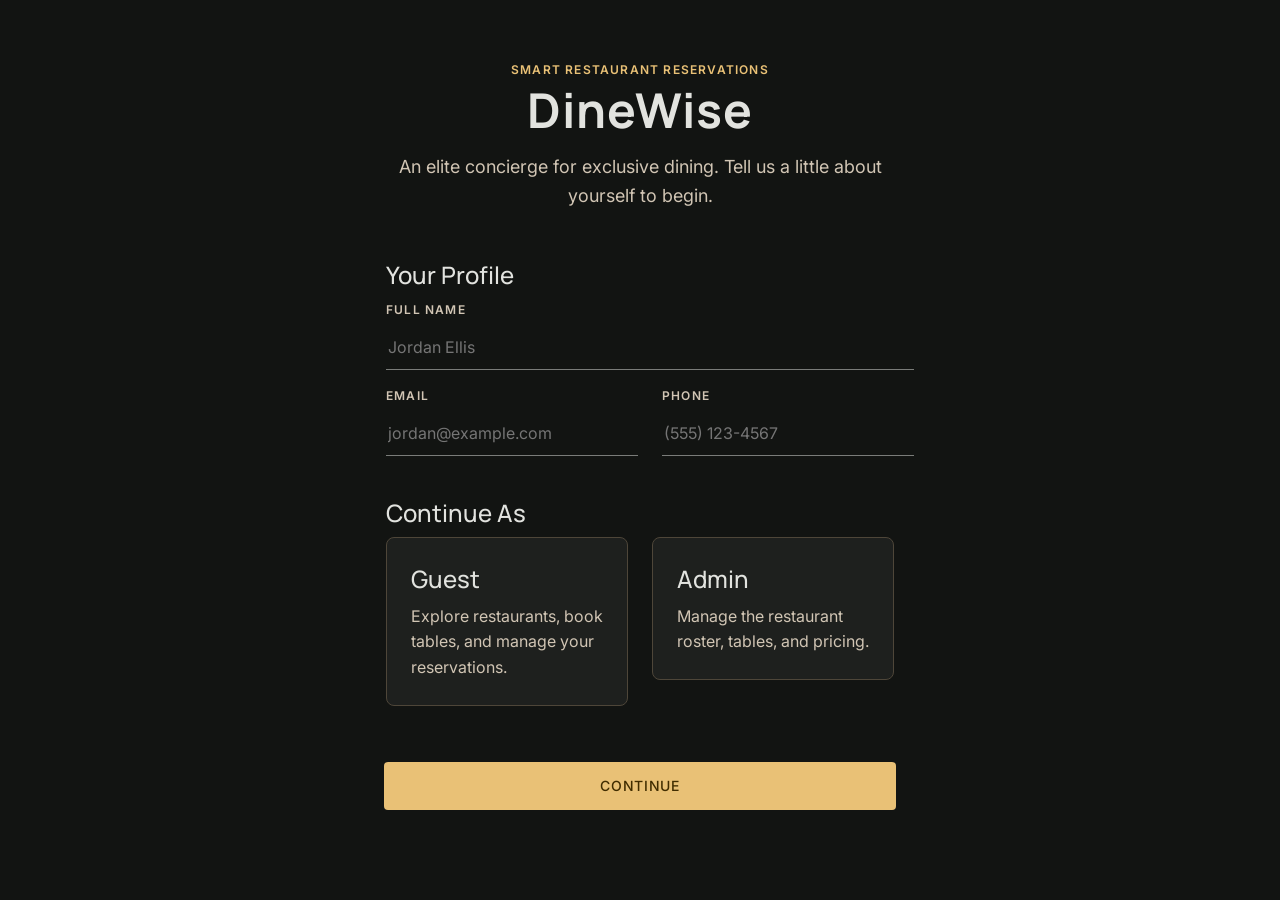
==== index.html @ 2b6e106a "summary" ====
<!DOCTYPE html>
<html lang="en">
<head>
  <meta charset="UTF-8" />
  <meta name="viewport" content="width=device-width, initial-scale=1.0" />
  <title>Smart Restaurant · DineWise</title>
  <link rel="preconnect" href="https://fonts.googleapis.com" />
  <link rel="preconnect" href="https://fonts.gstatic.com" crossorigin />
  <link
    href="https://fonts.googleapis.com/css2?family=Manrope:wght@500;600;700&family=Inter:wght@400;500;600;700&display=swap"
    rel="stylesheet"
  />
  <link rel="stylesheet" href="styles/base.css" />
  <link rel="stylesheet" href="styles/components.css" />
  <link rel="stylesheet" href="styles/screen-signup.css" />
  <link rel="stylesheet" href="styles/screen-explore.css" />
  <link rel="stylesheet" href="styles/screen-restaurant-view.css" />
  <link rel="stylesheet" href="styles/screen-book-now.css" />
</head>
<body>

  <section id="screen-signup" class="screen">
    <div class="container signup-layout">

      <header class="signup-brand">
        <p class="text-label-caps signup-eyebrow">Smart Restaurant Reservations</p>
        <h1 class="text-display-lg brand-wordmark">DineWise</h1>
        <p class="text-body-lg signup-tagline">
          An elite concierge for exclusive dining. Tell us a little about yourself to begin.
        </p>
      </header>

      <form id="signup-form" class="signup-form">

        <fieldset class="form-fieldset">
          <legend class="text-headline-sm">Your Profile</legend>

          <div class="field">
            <label class="field-label" for="field-name">Full Name</label>
            <input autocomplete="off" class="field-input" type="text" id="field-name" name="name" placeholder="Jordan Ellis" required />
          </div>

          <div class="field-row">
            <div class="field">
              <label class="field-label" for="field-email">Email</label>
              <input autocomplete="off" class="field-input" type="email" id="field-email" name="email" placeholder="jordan@example.com" required />
            </div>

            <div class="field">
              <label class="field-label" for="field-phone">Phone</label>
              <input autocomplete="off" class="field-input" type="tel" id="field-phone" name="phone" placeholder="(555) 123-4567" />
            </div>
          </div>
        </fieldset>

        <fieldset class="form-fieldset">
          <legend class="text-headline-sm">Continue As</legend>

          <div class="role-picker">
            <label class="role-card">
              <input class="role-input" type="radio" name="role" value="customer" />
              <span class="role-card-body">
                <span class="text-headline-sm role-card-title">Guest</span>
                <span class="text-body-md role-card-desc">
                  Explore restaurants, book tables, and manage your reservations.
                </span>
              </span>
            </label>

            <label class="role-card">
              <input class="role-input" type="radio" name="role" value="admin" />
              <span class="role-card-body">
                <span class="text-headline-sm role-card-title">Admin</span>
                <span class="text-body-md role-card-desc">
                  Manage the restaurant roster, tables, and pricing.
                </span>
              </span>
            </label>
          </div>

          <p id="role-error" class="text-body-md field-error" hidden>
            Please choose Guest or Admin to save your changes.
          </p>
        </fieldset>

        <div id="guest-only-fields" hidden>
          <fieldset class="form-fieldset">
            <legend class="text-headline-sm">Favorite Cuisines</legend>
            <p class="text-body-md field-hint">Select as many as you like.</p>

            <div class="chip-group">
              <label class="chip-option">
                <input class="chip-input" type="checkbox" name="favoriteCuisines" value="italian" />
                <span class="chip">Italian</span>
              </label>
              <label class="chip-option">
                <input class="chip-input" type="checkbox" name="favoriteCuisines" value="japanese" />
                <span class="chip">Japanese</span>
              </label>
              <label class="chip-option">
                <input class="chip-input" type="checkbox" name="favoriteCuisines" value="french" />
                <span class="chip">French</span>
              </label>
              <label class="chip-option">
                <input class="chip-input" type="checkbox" name="favoriteCuisines" value="steakhouse" />
                <span class="chip">Steakhouse</span>
              </label>
              <label class="chip-option">
                <input class="chip-input" type="checkbox" name="favoriteCuisines" value="mediterranean" />
                <span class="chip">Mediterranean</span>
              </label>
              <label class="chip-option">
                <input class="chip-input" type="checkbox" name="favoriteCuisines" value="seafood" />
                <span class="chip">Seafood</span>
              </label>
            </div>
          </fieldset>

          <fieldset class="form-fieldset">
            <legend class="text-headline-sm">Dietary Preferences</legend>
            <p class="text-body-md field-hint">Optional — helps us tailor recommendations.</p>

            <div class="chip-group">
              <label class="chip-option">
                <input class="chip-input" type="checkbox" name="dietaryPreferences" value="vegetarian" />
                <span class="chip">Vegetarian</span>
              </label>
              <label class="chip-option">
                <input class="chip-input" type="checkbox" name="dietaryPreferences" value="vegan" />
                <span class="chip">Vegan</span>
              </label>
              <label class="chip-option">
                <input class="chip-input" type="checkbox" name="dietaryPreferences" value="halal" />
                <span class="chip">Halal</span>
              </label>
              <label class="chip-option">
                <input class="chip-input" type="checkbox" name="dietaryPreferences" value="kosher" />
                <span class="chip">Kosher</span>
              </label>
            </div>
          </fieldset>

          <fieldset class="form-fieldset">
            <legend class="text-headline-sm">Allergies &amp; Intolerances</legend>
            <p class="text-body-md field-hint">Optional — helps us tailor recommendations.</p>

            <div class="chip-group">
              <label class="chip-option">
                <input class="chip-input" type="checkbox" name="allergyTags" value="nut-allergy" />
                <span class="chip">Nut Allergy</span>
              </label>
              <label class="chip-option">
                <input class="chip-input" type="checkbox" name="allergyTags" value="gluten-free" />
                <span class="chip">Gluten-Free</span>
              </label>
            </div>
          </fieldset>
        </div>

        <button type="submit" class="btn btn-primary signup-submit">Continue</button>

      </form>
    </div>
  </section>

  <section id="screen-explore" class="screen" hidden>

    <header class="nav-glass explore-nav">
      <div class="container nav-inner">

        <div class="nav-brand">
          <img class="nav-logo-mark" src="assets/dinewise-logo.svg" alt="DineWise" />
        </div>

        <nav class="nav-links" aria-label="Primary">
          <a href="#" class="nav-link is-active">The Table</a>
        </nav>

        <div class="nav-actions">

          <details class="nav-dropdown">
            <summary class="nav-icon-btn" aria-label="Notifications">
              <svg viewBox="0 0 24 24" width="19" height="19" fill="none" stroke="currentColor" stroke-width="1.5" aria-hidden="true">
                <path d="M12 3a5 5 0 0 0-5 5v3.3c0 .95-.37 1.87-1.03 2.55L5 15h14l-.97-1.15A3.6 3.6 0 0 1 17 11.3V8a5 5 0 0 0-5-5Z" stroke-linejoin="round" stroke-linecap="round" />
                <path d="M9.5 18a2.5 2.5 0 0 0 5 0" stroke-linecap="round" />
              </svg>
              <span class="nav-badge" aria-hidden="true"></span>
            </summary>
            <div class="nav-dropdown-panel">
              <p class="text-body-md nav-dropdown-empty">You're all caught up.</p>
            </div>
          </details>

          <details class="nav-dropdown">
            <summary class="nav-icon-btn nav-avatar" aria-label="Account menu">
              <span id="nav-avatar-initials">G</span>
            </summary>
            <div class="nav-dropdown-panel">
              <a href="#" class="nav-dropdown-item">Profile</a>
              <button type="button" id="nav-logout" class="nav-dropdown-item nav-dropdown-item-logout">Log Out</button>
            </div>
          </details>

        </div>

      </div>
    </header>

    <div class="container section explore-layout">

      <div class="explore-intro">
        <h1 class="text-display-lg">The Right Table, Every Time.</h1>
      </div>

      <div class="filter-row">

        <details class="filter-chip" id="smart-pick-chip">
          <summary id="smart-pick-action" class="btn btn-primary filter-action-ai filter-chip-summary">
            <svg viewBox="0 0 24 24" width="15" height="15" fill="currentColor" aria-hidden="true">
              <path d="M12 3c.45 2.55 1.15 4.15 2.1 5.1.95.95 2.55 1.65 5.1 2.1-2.55.45-4.15 1.15-5.1 2.1-.95.95-1.65 2.55-2.1 5.1-.45-2.55-1.15-4.15-2.1-5.1C8.95 11.35 7.35 10.65 4.8 10.2c2.55-.45 4.15-1.15 5.1-2.1C10.85 7.15 11.55 5.55 12 3Z" />
              <path d="M18.5 14.5c.25 1.15.6 1.9 1.05 2.35.45.45 1.2.8 2.35 1.05-1.15.25-1.9.6-2.35 1.05-.45.45-.8 1.2-1.05 2.35-.25-1.15-.6-1.9-1.05-2.35-.45-.45-1.2-.8-2.35-1.05 1.15-.25 1.9-.6 2.35-1.05.45-.45.8-1.2 1.05-2.35Z" />
            </svg>
            Find my pick, wisely
          </summary>

          <div id="smart-pick-quickadd" class="filter-chip-panel">
            <p class="text-body-md field-hint">
              Add at least one tag to get a recommendation — or click outside to skip.
            </p>

            <div class="form-fieldset">
              <p class="field-label">Favorite Cuisines</p>
              <div class="chip-group">
                <label class="chip-option">
                  <input class="chip-input" type="checkbox" name="favoriteCuisines" value="italian" />
                  <span class="chip">Italian</span>
                </label>
                <label class="chip-option">
                  <input class="chip-input" type="checkbox" name="favoriteCuisines" value="japanese" />
                  <span class="chip">Japanese</span>
                </label>
                <label class="chip-option">
                  <input class="chip-input" type="checkbox" name="favoriteCuisines" value="french" />
                  <span class="chip">French</span>
                </label>
                <label class="chip-option">
                  <input class="chip-input" type="checkbox" name="favoriteCuisines" value="steakhouse" />
                  <span class="chip">Steakhouse</span>
                </label>
                <label class="chip-option">
                  <input class="chip-input" type="checkbox" name="favoriteCuisines" value="mediterranean" />
                  <span class="chip">Mediterranean</span>
                </label>
                <label class="chip-option">
                  <input class="chip-input" type="checkbox" name="favoriteCuisines" value="seafood" />
                  <span class="chip">Seafood</span>
                </label>
              </div>
            </div>

            <div class="form-fieldset">
              <p class="field-label">Dietary Preferences</p>
              <div class="chip-group">
                <label class="chip-option">
                  <input class="chip-input" type="checkbox" name="dietaryPreferences" value="vegetarian" />
                  <span class="chip">Vegetarian</span>
                </label>
                <label class="chip-option">
                  <input class="chip-input" type="checkbox" name="dietaryPreferences" value="vegan" />
                  <span class="chip">Vegan</span>
                </label>
                <label class="chip-option">
                  <input class="chip-input" type="checkbox" name="dietaryPreferences" value="halal" />
                  <span class="chip">Halal</span>
                </label>
                <label class="chip-option">
                  <input class="chip-input" type="checkbox" name="dietaryPreferences" value="kosher" />
                  <span class="chip">Kosher</span>
                </label>
              </div>
            </div>

            <div class="form-fieldset">
              <p class="field-label">Allergies &amp; Intolerances</p>
              <div class="chip-group">
                <label class="chip-option">
                  <input class="chip-input" type="checkbox" name="allergyTags" value="nut-allergy" />
                  <span class="chip">Nut Allergy</span>
                </label>
                <label class="chip-option">
                  <input class="chip-input" type="checkbox" name="allergyTags" value="gluten-free" />
                  <span class="chip">Gluten-Free</span>
                </label>
              </div>
            </div>

            <button type="button" id="smart-pick-quickadd-submit" class="btn btn-primary">Save &amp; Find My Pick</button>
          </div>
        </details>

        <details class="filter-chip filter-chip-ai">
          <summary class="chip filter-chip-summary">
            <svg viewBox="0 0 24 24" width="15" height="15" fill="currentColor" aria-hidden="true">
              <path d="M12 3c.45 2.55 1.15 4.15 2.1 5.1.95.95 2.55 1.65 5.1 2.1-2.55.45-4.15 1.15-5.1 2.1-.95.95-1.65 2.55-2.1 5.1-.45-2.55-1.15-4.15-2.1-5.1C8.95 11.35 7.35 10.65 4.8 10.2c2.55-.45 4.15-1.15 5.1-2.1C10.85 7.15 11.55 5.55 12 3Z" />
              <path d="M18.5 14.5c.25 1.15.6 1.9 1.05 2.35.45.45 1.2.8 2.35 1.05-1.15.25-1.9.6-2.35 1.05-.45.45-.8 1.2-1.05 2.35-.25-1.15-.6-1.9-1.05-2.35-.45-.45-1.2-.8-2.35-1.05 1.15-.25 1.9-.6 2.35-1.05.45-.45.8-1.2 1.05-2.35Z" />
            </svg>
            Smart Match
          </summary>

          <div class="filter-chip-panel">
            <div class="form-fieldset">
              <p class="field-label">Mood</p>
              <div class="chip-group">
                <label class="chip-option">
                  <input class="chip-input" type="radio" name="smartMood" value="cozy" />
                  <span class="chip">Cozy</span>
                </label>
                <label class="chip-option">
                  <input class="chip-input" type="radio" name="smartMood" value="lively" />
                  <span class="chip">Lively</span>
                </label>
                <label class="chip-option">
                  <input class="chip-input" type="radio" name="smartMood" value="romantic" />
                  <span class="chip">Romantic</span>
                </label>
                <label class="chip-option">
                  <input class="chip-input" type="radio" name="smartMood" value="adventurous" />
                  <span class="chip">Adventurous</span>
                </label>
              </div>
            </div>

            <div class="form-fieldset">
              <p class="field-label">Budget</p>
              <div class="chip-group">
                <label class="chip-option">
                  <input class="chip-input" type="radio" name="smartBudget" value="1" />
                  <span class="chip">$</span>
                </label>
                <label class="chip-option">
                  <input class="chip-input" type="radio" name="smartBudget" value="2" />
                  <span class="chip">$$</span>
                </label>
                <label class="chip-option">
                  <input class="chip-input" type="radio" name="smartBudget" value="3" />
                  <span class="chip">$$$</span>
                </label>
                <label class="chip-option">
                  <input class="chip-input" type="radio" name="smartBudget" value="4" />
                  <span class="chip">$$$$</span>
                </label>
              </div>
            </div>

            <div class="form-fieldset">
              <label class="field-label" for="smart-distance">Distance</label>
              <select class="field-input" id="smart-distance" name="smartDistance">
                <option value="1">Within 1 mile</option>
                <option value="3">Within 3 miles</option>
                <option value="5">Within 5 miles</option>
                <option value="any">Any distance</option>
              </select>
            </div>

            <button type="button" class="btn btn-primary smart-match-submit">Find My Table</button>
          </div>
        </details>

      </div>

      <div id="restaurant-grid" class="restaurant-grid"></div>

    </div>
  </section>

  <!-- Screen 4 — Restaurant View: a true overlay on top of Explore, not a
       screen swap. #screen-explore stays mounted and unhidden underneath. -->
  <section id="restaurant-view-overlay" class="restaurant-overlay" hidden>
    <div class="restaurant-overlay-backdrop"></div>

    <div class="restaurant-overlay-panel">
      <button type="button" id="restaurant-view-close" class="restaurant-overlay-close" aria-label="Close">
        <svg viewBox="0 0 24 24" width="18" height="18" fill="none" stroke="currentColor" stroke-width="1.6" aria-hidden="true">
          <path d="M6 6l12 12M18 6L6 18" stroke-linecap="round" />
        </svg>
      </button>

      <img id="restaurant-view-photo" class="restaurant-overlay-photo" src="" alt="" />

      <div class="restaurant-overlay-body">
        <h2 id="restaurant-view-title" class="text-display-lg"></h2>

        <p class="text-body-md restaurant-overlay-meta">
          <span id="restaurant-view-cuisine"></span>
          <span aria-hidden="true">·</span>
          <span id="restaurant-view-hours"></span>
        </p>
        <p class="text-body-md restaurant-overlay-meta">
          <span class="card-rating" id="restaurant-view-rating"></span>
        </p>

        <div id="restaurant-view-badges" class="card-badges restaurant-overlay-badges"></div>

        <details class="restaurant-menu-toggle">
          <summary class="text-headline-sm restaurant-menu-summary">View Menu</summary>
          <div id="restaurant-view-menu" class="restaurant-menu-body"></div>
        </details>

        <button type="button" id="restaurant-view-book" class="btn btn-primary restaurant-overlay-book">Book Now</button>
      </div>
    </div>
  </section>

  <!-- Screen 5 — Book Now: a real screen (not an overlay), reached from the
       Restaurant View overlay's Book Now button. Layout only for now — each
       section below is a placeholder; table locking, pricing, waitlist,
       pre-order, invites, and bill split logic all land in later passes. -->
  <section id="screen-book-now" class="screen" hidden>

    <header class="nav-glass book-now-header">
      <div class="container nav-inner">
        <div class="nav-brand">
          <button type="button" id="book-now-back" class="nav-icon-btn" aria-label="Back to Explore">
            <svg viewBox="0 0 24 24" width="18" height="18" fill="none" stroke="currentColor" stroke-width="1.6" aria-hidden="true">
              <path d="M15 5l-7 7 7 7" stroke-linecap="round" stroke-linejoin="round" />
            </svg>
          </button>
          <h1 id="book-now-title" class="text-headline-sm nav-wordmark book-now-title"></h1>
        </div>

        <nav class="nav-links book-now-nav-links" aria-label="Book Now sections">
          <a href="#book-now-table-time" class="nav-link">Table &amp; Time</a>
          <a href="#book-now-pricing" class="nav-link">Pricing</a>
          <a href="#book-now-waitlist" class="nav-link">Waitlist</a>
          <a href="#book-now-preorder" class="nav-link">Pre-Order</a>
          <a href="#book-now-invites" class="nav-link">Invites &amp; RSVP</a>
          <a href="#book-now-bill-split" class="nav-link">Bill Split</a>
          <a href="#book-now-summary" class="nav-link">Summary</a>
        </nav>

        <div class="nav-actions"></div>
      </div>
    </header>

    <div class="container book-now-banner-wrap">
      <img id="book-now-photo" class="book-now-banner" src="" alt="" />
    </div>

    <div class="container section book-now-layout">

      <section id="book-now-table-time" class="book-now-section">
        <h2 class="text-headline-md">Table &amp; Time</h2>

        <div class="book-now-field-row">
          <div class="field">
            <label class="field-label" for="book-now-party-size">Party Size</label>
            <input class="field-input" type="number" id="book-now-party-size" min="1" max="20" value="2" />
          </div>

          <div class="field">
            <label class="field-label" for="book-now-date">Date</label>
            <input class="field-input" type="date" id="book-now-date" />
          </div>
        </div>

        <!-- Fixed, restaurant-derived time slots (see Restaurants.getTimeSlots)
             instead of free entry — collapsed behind a disclosure panel so a
             restaurant with many slots doesn't dump a wall of buttons here. -->
        <div class="field book-now-time-field">
          <p class="field-label">Time</p>
          <details class="book-now-time-picker" id="book-now-time-picker">
            <summary class="book-now-time-summary" id="book-now-time-summary">Select a time</summary>
            <div id="book-now-time-slots" class="book-now-table-list"></div>
          </details>
        </div>

        <!-- Plain temporary list — the real table map is being built
             separately. Populated by UI.BookNow.renderAvailableTables(). -->
        <div id="book-now-tables" class="book-now-table-list">
          <p class="text-body-md book-now-placeholder">Enter a party size, date, and time to see available tables.</p>
        </div>
      </section>

      <section id="book-now-pricing" class="book-now-section">
        <h2 class="text-headline-md">Pricing</h2>

        <div class="field">
          <label class="field-label" for="book-now-coupon">Coupon / Membership Code</label>
          <input class="field-input" type="text" id="book-now-coupon" placeholder="Optional" />
        </div>

        <div id="book-now-pricing-breakdown" class="book-now-pricing-breakdown">
          <p class="text-body-md book-now-placeholder">Select a party size and date/time to see pricing.</p>
        </div>
      </section>

      <section id="book-now-waitlist" class="book-now-section">
        <h2 class="text-headline-md">Waitlist</h2>
        <div id="book-now-waitlist-status">
          <p class="text-body-md book-now-placeholder">Pick a fully booked time above and join the waitlist for it.</p>
        </div>
      </section>

      <section id="book-now-preorder" class="book-now-section">
        <h2 class="text-headline-md">Pre-Order</h2>
        <p class="text-body-md book-now-placeholder">Optional — add items now, no need to decide everything today.</p>
        <div id="book-now-preorder-menu" class="restaurant-menu-body"></div>
      </section>

      <section id="book-now-invites" class="book-now-section">
        <h2 class="text-headline-md">Invites &amp; RSVP</h2>

        <p id="book-now-invite-summary" class="text-body-md book-now-invite-summary"></p>

        <div class="book-now-invite-form">
          <input class="field-input" type="text" id="book-now-invite-name" placeholder="Guest name" />
          <button type="button" id="book-now-invite-add" class="btn btn-secondary">Add</button>
        </div>
        <p id="book-now-invite-error" class="text-body-md field-error" hidden></p>

        <ul id="book-now-invite-list" class="book-now-invite-list"></ul>
      </section>

      <section id="book-now-bill-split" class="book-now-section">
        <h2 class="text-headline-md">Bill Split</h2>
        <div id="book-now-bill-split-breakdown">
          <p class="text-body-md book-now-placeholder">Select a party size and date/time to see the bill split.</p>
        </div>
      </section>

      <section id="book-now-summary" class="book-now-section">
        <h2 class="text-headline-md">Summary</h2>

        <div id="book-now-summary-content">
          <p class="text-body-md book-now-placeholder">Complete party size, date/time, and a table above to see your booking summary.</p>
        </div>

        <button type="button" id="book-now-confirm" class="btn btn-primary book-now-confirm-btn" disabled>Confirm Booking</button>

        <div id="book-now-confirm-status" class="book-now-confirm-status" hidden></div>
      </section>

    </div>
  </section>

  <!-- Screen 2 — Dashboard: placeholder only. Book Now's Confirm Booking
       redirects here per CLAUDE.md (no standalone booking-confirmation
       screen) once a reservation is saved; the real Dashboard build
       (reservations list, QR codes, notification center) is separate work. -->
  <section id="screen-dashboard" class="screen" hidden>
    <div class="container section">
      <p class="text-body-md">Dashboard — coming soon.</p>
    </div>
  </section>

  <script src="js/storage.js"></script>
  <script src="js/seed-data.js"></script>
  <script src="js/restaurants.js"></script>
  <script src="js/reservations.js"></script>
  <script src="js/pricing.js"></script>
  <script src="js/waitlist.js"></script>
  <script src="js/ui.js"></script>
  <script src="js/init.js"></script>
</body>
</html>
---- styles/base.css ----
/* =========================================================
   Nocturne Reserve — design tokens (source: DESIGN.md)
   ========================================================= */
:root {
  /* Color — surfaces */
  --color-surface: #121412;
  --color-surface-dim: #121412;
  --color-surface-bright: #383a37;
  --color-surface-container-lowest: #0d0f0d;
  --color-surface-container-low: #1a1c1a;
  --color-surface-container: #1e201e;
  --color-surface-container-high: #282a28;
  --color-surface-container-highest: #333533;
  --color-surface-variant: #333533;
  --color-background: #121412;

  /* Color — on-surface / outline */
  --color-on-surface: #e2e3df;
  --color-on-surface-variant: #d1c5b4;
  --color-on-background: #e2e3df;
  --color-inverse-surface: #e2e3df;
  --color-inverse-on-surface: #2f312e;
  --color-outline: #9a8f80;
  --color-outline-variant: #4e4639;

  /* Color — primary (brass/gold) */
  --color-surface-tint: #e9c176;
  --color-primary: #e9c176;
  --color-on-primary: #412d00;
  --color-primary-container: #c5a059;
  --color-on-primary-container: #4e3700;
  --color-inverse-primary: #775a19;
  --color-primary-fixed: #ffdea5;
  --color-primary-fixed-dim: #e9c176;
  --color-on-primary-fixed: #261900;
  --color-on-primary-fixed-variant: #5d4201;

  /* Color — secondary (walnut) */
  --color-secondary: #dec1af;
  --color-on-secondary: #3f2c20;
  --color-secondary-container: #574335;
  --color-on-secondary-container: #ccb09f;
  --color-secondary-fixed: #fbddca;
  --color-secondary-fixed-dim: #dec1af;
  --color-on-secondary-fixed: #28180d;
  --color-on-secondary-fixed-variant: #574335;

  /* Color — tertiary */
  --color-tertiary: #c8c6c5;
  --color-on-tertiary: #313030;
  --color-tertiary-container: #a7a5a5;
  --color-on-tertiary-container: #3b3b3b;
  --color-tertiary-fixed: #e5e2e1;
  --color-tertiary-fixed-dim: #c8c6c5;
  --color-on-tertiary-fixed: #1c1b1b;
  --color-on-tertiary-fixed-variant: #474746;

  /* Color — error */
  --color-error: #ffb4ab;
  --color-on-error: #690005;
  --color-error-container: #93000a;
  --color-on-error-container: #ffdad6;

  /* Typography */
  --font-serif: 'Manrope', var(--font-sans);
  --font-sans: 'Inter', -apple-system, BlinkMacSystemFont, sans-serif;

  --text-display-lg-size: 48px;
  --text-display-lg-weight: 600;
  --text-display-lg-leading: 1.1;
  --text-display-lg-tracking: -0.02em;

  --text-display-lg-mobile-size: 36px;
  --text-display-lg-mobile-weight: 600;
  --text-display-lg-mobile-leading: 1.2;

  --text-headline-md-size: 32px;
  --text-headline-md-weight: 600;
  --text-headline-md-leading: 1.3;

  --text-headline-sm-size: 24px;
  --text-headline-sm-weight: 500;
  --text-headline-sm-leading: 1.4;

  --text-body-lg-size: 18px;
  --text-body-lg-weight: 400;
  --text-body-lg-leading: 1.6;

  --text-body-md-size: 16px;
  --text-body-md-weight: 400;
  --text-body-md-leading: 1.6;

  --text-label-caps-size: 12px;
  --text-label-caps-weight: 600;
  --text-label-caps-leading: 1;
  --text-label-caps-tracking: 0.1em;

  --text-button-size: 14px;
  --text-button-weight: 500;
  --text-button-leading: 1;
  --text-button-tracking: 0.05em;

  /* Radii */
  --radius-sm: 0.125rem;
  --radius-DEFAULT: 0.25rem;
  --radius-md: 0.375rem;
  --radius-lg: 0.5rem;
  --radius-xl: 0.75rem;
  --radius-full: 9999px;

  /* Spacing (8px base unit) */
  --space-unit: 8px;
  --space-1: 8px;
  --space-2: 16px;
  --space-3: 24px;
  --space-4: 32px;
  --space-5: 40px;
  --space-6: 48px;
  --space-8: 64px;
  --container-max: 1200px;
  --gutter: 24px;
  --margin-desktop: 64px;
  --margin-mobile: 20px;

  /* Elevation */
  --shadow-card: 0 8px 20px rgba(0, 0, 0, 0.4);
  --border-ghost: 1px solid rgb(197 160 89 / 30%);
  --blur-nav: 20px;
}

/* =========================================================
   Reset
   ========================================================= */
*,
*::before,
*::after {
  box-sizing: border-box;
}

html,
body,
h1,
h2,
h3,
h4,
p,
figure,
blockquote,
dl,
dd {
  margin: 0;
}

html {
  color-scheme: dark;
  scroll-behavior: smooth;
}

body {
  min-height: 100vh;
  font-family: var(--font-sans);
  font-size: var(--text-body-md-size);
  font-weight: var(--text-body-md-weight);
  line-height: var(--text-body-md-leading);
  color: var(--color-on-surface);
  background-color: var(--color-background);
}

/* Each screen is a full section shown/hidden by app.js; only one is visible at a time. */
.screen {
  min-height: 100vh;
}

.screen[hidden] {
  display: none;
}

img,
picture {
  max-width: 100%;
  display: block;
}

button,
input,
select,
textarea {
  font: inherit;
  color: inherit;
}

a {
  color: inherit;
}

/* =========================================================
   Layout
   ========================================================= */
.container {
  width: 100%;
  max-width: var(--container-max);
  margin-inline: auto;
  padding-inline: var(--margin-desktop);
}

@media (max-width: 768px) {
  .container {
    padding-inline: var(--margin-mobile);
  }
}

.grid {
  display: grid;
  grid-template-columns: repeat(12, 1fr);
  gap: var(--gutter);
}

.section {
  padding-block: var(--space-8);
}

/* =========================================================
   Typography
   ========================================================= */
.text-display-lg {
  font-family: var(--font-serif);
  font-size: var(--text-display-lg-mobile-size);
  font-weight: var(--text-display-lg-mobile-weight);
  line-height: var(--text-display-lg-mobile-leading);
}

@media (min-width: 769px) {
  .text-display-lg {
    font-size: var(--text-display-lg-size);
    line-height: var(--text-display-lg-leading);
    letter-spacing: var(--text-display-lg-tracking);
  }
}

.text-headline-md {
  font-family: var(--font-serif);
  font-size: var(--text-headline-md-size);
  font-weight: var(--text-headline-md-weight);
  line-height: var(--text-headline-md-leading);
}

.text-headline-sm {
  font-family: var(--font-serif);
  font-size: var(--text-headline-sm-size);
  font-weight: var(--text-headline-sm-weight);
  line-height: var(--text-headline-sm-leading);
}

.text-body-lg {
  font-family: var(--font-sans);
  font-size: var(--text-body-lg-size);
  font-weight: var(--text-body-lg-weight);
  line-height: var(--text-body-lg-leading);
}

.text-body-md {
  font-family: var(--font-sans);
  font-size: var(--text-body-md-size);
  font-weight: var(--text-body-md-weight);
  line-height: var(--text-body-md-leading);
}

.text-label-caps {
  font-family: var(--font-sans);
  font-size: var(--text-label-caps-size);
  font-weight: var(--text-label-caps-weight);
  line-height: var(--text-label-caps-leading);
  letter-spacing: var(--text-label-caps-tracking);
  text-transform: uppercase;
}
---- styles/components.css ----
/* =========================================================
   Buttons
   ========================================================= */
.btn {
  display: inline-flex;
  align-items: center;
  justify-content: center;
  gap: var(--space-1);
  padding: var(--space-2) var(--space-3);
  border-radius: var(--radius-DEFAULT);
  font-family: var(--font-sans);
  font-size: var(--text-button-size);
  font-weight: var(--text-button-weight);
  line-height: var(--text-button-leading);
  letter-spacing: var(--text-button-tracking);
  text-transform: uppercase;
  cursor: pointer;
  border: 1px solid transparent;
  transition: background-color 0.15s ease, border-color 0.15s ease, color 0.15s ease;
}

.btn-primary {
  background-color: var(--color-primary);
  color: var(--color-on-primary);
}

.btn-primary:hover {
  background-color: var(--color-primary-fixed);
}

.btn-secondary {
  background-color: transparent;
  border-color: var(--color-primary);
  color: var(--color-on-surface);
}

.btn-secondary:hover {
  background-color: rgb(233 193 118 / 10%);
}

.btn:disabled {
  cursor: not-allowed;
  opacity: 0.45;
  background-color: transparent;
}

.btn:disabled:hover {
  background-color: transparent;
}

/* =========================================================
   Cards
   ========================================================= */
.card {
  background-color: var(--color-surface-container);
  border-radius: var(--radius-lg);
  box-shadow: var(--shadow-card);
  overflow: hidden;
  cursor: pointer;
}

.card:focus-visible {
  outline: 2px solid var(--color-primary);
  outline-offset: 2px;
}

.card-image {
  aspect-ratio: 3 / 2;
  width: 100%;
  object-fit: cover;
}

.card-body {
  padding: var(--space-3);
}

.card-title {
  font-family: var(--font-serif);
  font-size: var(--text-headline-sm-size);
  font-weight: var(--text-headline-sm-weight);
  line-height: var(--text-headline-sm-leading);
  color: var(--color-on-surface);
}

.card:hover {
  background-color: var(--color-secondary-container);
}

/* =========================================================
   Forms
   ========================================================= */
.field {
  display: flex;
  flex-direction: column;
  gap: var(--space-1);
}

.field-label {
  font-family: var(--font-sans);
  font-size: var(--text-label-caps-size);
  font-weight: var(--text-label-caps-weight);
  letter-spacing: var(--text-label-caps-tracking);
  text-transform: uppercase;
  color: var(--color-on-surface-variant);
}

.field-input {
  background: transparent;
  border: none;
  border-bottom: 1px solid rgb(226 227 223 / 50%);
  padding-block: var(--space-1);
  color: var(--color-on-surface);
}

.field-input:focus {
  outline: none;
  border-bottom-color: var(--color-primary);
}

/* =========================================================
   Chips
   ========================================================= */
.chip {
  display: inline-flex;
  align-items: center;
  padding: 4px var(--space-2);
  border-radius: var(--radius-full);
  background-color: var(--color-secondary-container);
  border: 1px solid rgb(197 160 89 / 30%);
  font-family: var(--font-sans);
  font-size: var(--text-label-caps-size);
  color: var(--color-on-secondary-container);
  cursor: pointer;
  transition: background-color 0.15s ease, border-color 0.15s ease, color 0.15s ease;
}

/* Chip driven by a visually-hidden checkbox/radio input (see .chip-option) */
.chip-option {
  position: relative;
}

.chip-input {
  position: absolute;
  opacity: 0;
  width: 1px;
  height: 1px;
  pointer-events: none;
}

.chip-input:checked + .chip {
  background-color: var(--color-primary);
  border-color: var(--color-primary);
  color: var(--color-on-primary);
}

.chip-input:focus-visible + .chip {
  outline: 2px solid var(--color-primary);
  outline-offset: 2px;
}

.chip-group {
  display: flex;
  flex-wrap: wrap;
  gap: var(--space-2);
}

/* =========================================================
   Filter bar
   ========================================================= */
.filter-bar {
  display: flex;
  gap: var(--space-3);
  overflow-x: auto;
}

.filter-item {
  position: relative;
  padding-block: var(--space-1);
  font-family: var(--font-sans);
  font-size: var(--text-label-caps-size);
  font-weight: var(--text-label-caps-weight);
  letter-spacing: var(--text-label-caps-tracking);
  text-transform: uppercase;
  color: var(--color-on-surface-variant);
  white-space: nowrap;
  background: none;
  border: none;
  cursor: pointer;
}

.filter-item.is-active {
  color: var(--color-on-surface);
}

.filter-item.is-active::after {
  content: '';
  position: absolute;
  left: 50%;
  bottom: -6px;
  width: 6px;
  height: 6px;
  border-radius: var(--radius-full);
  background-color: var(--color-primary);
  transform: translateX(-50%);
}

/* =========================================================
   Ledger (reservation summary)
   ========================================================= */
.ledger {
  background-color: var(--color-inverse-surface);
  color: var(--color-inverse-on-surface);
  border-radius: var(--radius-lg);
  padding: var(--space-4);
  font-family: var(--font-serif);
}

/* =========================================================
   Glass navigation
   ========================================================= */
.nav-glass {
  position: sticky;
  top: 0;
  background-color: rgb(18 20 18 / 70%);
  backdrop-filter: blur(var(--blur-nav));
  -webkit-backdrop-filter: blur(var(--blur-nav));
  border-bottom: var(--border-ghost);
}

/* =========================================================
   Nav bar — shared chrome, reused across every logged-in screen
   ========================================================= */
.nav-inner {
  display: grid;
  grid-template-columns: 1fr auto 1fr;
  align-items: center;
  gap: var(--space-4);
  padding-block: var(--space-2);
}

.nav-brand {
  display: flex;
  align-items: center;
  gap: var(--space-1);
  justify-self: start;
}

.nav-logo-mark {
  height: 60px;
  width: auto;
  flex-shrink: 0;
}

.nav-wordmark {
  color: var(--color-on-surface);
  white-space: nowrap;
}

.brand-wordmark {
  font-family: var(--font-serif);
  font-weight: 700;
  letter-spacing: 0.02em;
}

.nav-links {
  display: flex;
  gap: var(--space-3);
  justify-self: center;
}

.nav-link {
  position: relative;
  padding-block: 4px;
  font-family: var(--font-sans);
  font-size: var(--text-label-caps-size);
  font-weight: var(--text-label-caps-weight);
  letter-spacing: var(--text-label-caps-tracking);
  text-transform: uppercase;
  color: var(--color-on-surface-variant);
  text-decoration: none;
}

.nav-link.is-active {
  color: var(--color-on-surface);
}

.nav-link.is-active::after {
  content: '';
  position: absolute;
  left: 0;
  right: 0;
  bottom: -6px;
  height: 1px;
  background-color: var(--color-primary);
}

.nav-actions {
  display: flex;
  align-items: center;
  gap: var(--space-2);
  justify-self: end;
}

.nav-dropdown {
  position: relative;
}

.nav-dropdown-summary,
.nav-dropdown > summary {
  list-style: none;
}

.nav-dropdown > summary::-webkit-details-marker {
  display: none;
}

.nav-icon-btn {
  position: relative;
  display: flex;
  align-items: center;
  justify-content: center;
  width: 40px;
  height: 40px;
  border-radius: var(--radius-full);
  background-color: var(--color-surface-container-high);
  color: var(--color-on-surface);
  border: 1px solid transparent;
  cursor: pointer;
  transition: background-color 0.15s ease, border-color 0.15s ease;
}

.nav-icon-btn:hover {
  background-color: var(--color-surface-bright);
  border-color: var(--color-outline-variant);
}

.nav-avatar {
  background-color: var(--color-primary);
  color: var(--color-on-primary);
  font-family: var(--font-serif);
  font-weight: 600;
}

.nav-avatar:hover {
  background-color: var(--color-primary-fixed);
}

.nav-badge {
  position: absolute;
  top: 0;
  right: 0;
  width: 8px;
  height: 8px;
  border-radius: var(--radius-full);
  background-color: var(--color-primary);
  border: 2px solid var(--color-surface);
}

.nav-dropdown-panel {
  position: absolute;
  top: calc(100% + var(--space-1));
  right: 0;
  min-width: 200px;
  display: flex;
  flex-direction: column;
  background-color: var(--color-surface-container);
  border: var(--border-ghost);
  border-radius: var(--radius-md);
  box-shadow: var(--shadow-card);
  padding: var(--space-1);
  z-index: 20;
}

.nav-dropdown-empty {
  padding: var(--space-2);
  color: var(--color-on-surface-variant);
  white-space: nowrap;
}

.nav-dropdown-item {
  display: block;
  width: 100%;
  padding: var(--space-2);
  border-radius: var(--radius-sm);
  background: none;
  border: none;
  text-align: left;
  text-decoration: none;
  font-family: var(--font-sans);
  font-size: var(--text-body-md-size);
  color: var(--color-on-surface);
  cursor: pointer;
  white-space: nowrap;
}

.nav-dropdown-item:hover {
  background-color: var(--color-surface-container-high);
}

.nav-dropdown-item-logout {
  color: var(--color-error);
}
---- styles/screen-signup.css ----
/* =========================================================
   Screen 1 — Sign Up / Role Picker
   ========================================================= */
.signup-layout {
  max-width: 640px;
  padding-block: var(--space-8);
}

.signup-brand {
  text-align: center;
  margin-bottom: var(--space-6);
}

.signup-eyebrow {
  color: var(--color-primary);
  margin-bottom: var(--space-1);
}

.signup-tagline {
  color: var(--color-on-surface-variant);
  margin-top: var(--space-2);
}

.signup-form {
  display: flex;
  flex-direction: column;
  gap: var(--space-5);
}

#guest-only-fields:not([hidden]) {
  display: flex;
  flex-direction: column;
  gap: var(--space-5);
}

.form-fieldset {
  border: none;
  padding: 0;
  display: flex;
  flex-direction: column;
  gap: var(--space-2);
}

.form-fieldset legend {
  color: var(--color-on-surface);
  margin-bottom: var(--space-1);
  padding: 0;
}

.field-hint {
  color: var(--color-on-surface-variant);
  margin-top: -4px;
}

.field-error {
  color: var(--color-error);
  margin-top: var(--space-1);
}

.field-row {
  display: grid;
  grid-template-columns: 1fr 1fr;
  gap: var(--space-3);
}

@media (max-width: 600px) {
  .field-row {
    grid-template-columns: 1fr;
  }
}

.role-picker {
  display: grid;
  grid-template-columns: 1fr 1fr;
  gap: var(--space-3);
}

@media (max-width: 600px) {
  .role-picker {
    grid-template-columns: 1fr;
  }
}

.role-card {
  position: relative;
  display: block;
  cursor: pointer;
}

.role-card-body {
  display: flex;
  flex-direction: column;
  gap: var(--space-1);
  padding: var(--space-3);
  border-radius: var(--radius-lg);
  background-color: var(--color-surface-container);
  border: 1px solid var(--color-outline-variant);
  transition: background-color 0.15s ease, border-color 0.15s ease;
}

.role-card-title {
  color: var(--color-on-surface);
}

.role-card-desc {
  color: var(--color-on-surface-variant);
}

.role-input {
  position: absolute;
  opacity: 0;
  width: 1px;
  height: 1px;
  pointer-events: none;
}

.role-input:checked + .role-card-body {
  background-color: var(--color-secondary-container);
  border-color: var(--color-primary);
}

.role-input:focus-visible + .role-card-body {
  outline: 2px solid var(--color-primary);
  outline-offset: 2px;
}

.signup-submit {
  width: 100%;
  margin-top: var(--space-2);
}
---- styles/screen-explore.css ----
/* =========================================================
   Screen 3 — Explore
   ========================================================= */
.explore-layout {
  display: flex;
  flex-direction: column;
  gap: var(--space-5);
}

.explore-intro {
  max-width: 640px;
}

/* Filter row — 3 chip-triggered filters, each a <details>/<summary> so the
   dropdown opens/closes with no JS. Row scrolls horizontally if it can't fit. */
.filter-row {
  display: flex;
  gap: var(--space-2);
  flex-wrap: nowrap;
}

.filter-chip {
  position: relative;
  flex-shrink: 0;
}

.filter-chip-summary {
  position: relative;
  display: inline-flex;
  align-items: center;
  gap: 6px;
  cursor: pointer;
  list-style: none;
}

.filter-chip-summary::-webkit-details-marker {
  display: none;
}

button.filter-chip-summary {
  font-family: var(--font-sans);
  font-size: var(--text-label-caps-size);
}

button.filter-chip-summary:disabled {
  cursor: not-allowed;
  opacity: 0.45;
}

.filter-chip-panel {
  position: absolute;
  top: calc(100% + var(--space-1));
  left: 0;
  z-index: 20;
  min-width: 280px;
  display: flex;
  flex-direction: column;
  gap: var(--space-3);
  background-color: var(--color-surface-container);
  border: var(--border-ghost);
  border-radius: var(--radius-lg);
  box-shadow: var(--shadow-card);
  padding: var(--space-3);
}

/* AI-flavored Smart Match filter chip — gradient glow + a pulsing sparkle
   badge distinguish it from the plain Filters chip. */
.filter-chip-ai[open] > .filter-chip-summary {
  background: linear-gradient(135deg, var(--color-primary) 0%, var(--color-secondary) 100%);
  border-color: var(--color-primary);
  color: var(--color-on-primary);
  box-shadow: 0 0 0 1px rgb(233 193 118 / 40%), 0 0 18px rgb(233 193 118 / 35%);
}

.filter-chip-ai[open] > .filter-chip-summary::after {
  content: '✦';
  position: absolute;
  top: -7px;
  right: -6px;
  font-size: 11px;
  line-height: 1;
  color: var(--color-primary-fixed);
  animation: sparkle-pulse 1.6s ease-in-out infinite;
}

/* Smart-pick action button — same AI gradient treatment as Smart Match, but
   always-on since it's a one-shot action, not a togglable filter. */
.filter-action-ai {
  position: relative;
  background: linear-gradient(135deg, var(--color-primary) 0%, var(--color-secondary) 100%);
  border-color: var(--color-primary);
  color: var(--color-on-primary);
  box-shadow: 0 0 0 1px rgb(233 193 118 / 40%), 0 0 18px rgb(233 193 118 / 35%);
}

.filter-action-ai::after {
  content: '✦';
  position: absolute;
  top: -7px;
  right: -6px;
  font-size: 11px;
  line-height: 1;
  color: var(--color-primary-fixed);
  animation: sparkle-pulse 1.6s ease-in-out infinite;
}

.filter-chip-ai .filter-chip-panel {
  border: 1px solid transparent;
  background-image:
    linear-gradient(var(--color-surface-container), var(--color-surface-container)),
    linear-gradient(135deg, var(--color-primary), var(--color-secondary));
  background-origin: border-box;
  background-clip: padding-box, border-box;
  box-shadow: var(--shadow-card), 0 0 28px rgb(233 193 118 / 22%);
}

@keyframes sparkle-pulse {
  0%, 100% {
    opacity: 0.5;
    transform: scale(0.85);
  }
  50% {
    opacity: 1;
    transform: scale(1.15);
  }
}

.smart-match-submit {
  align-self: flex-start;
}

/* Restaurant grid + cards (rendered from Restaurants.list() via UI.renderExplore) */
.restaurant-grid {
  display: grid;
  grid-template-columns: repeat(auto-fill, minmax(280px, 1fr));
  gap: var(--gutter);
}

.card-meta {
  display: flex;
  gap: var(--space-1);
  color: var(--color-on-surface-variant);
  margin-top: var(--space-1);
}

/* Top-ranked card after "Find my pick, wisely" — gold outline/glow plus a
   ribbon so the suggestion reads as a clear, single recommendation. */
.card.is-recommended {
  position: relative;
  outline: 2px solid var(--color-primary);
  outline-offset: 2px;
  box-shadow: var(--shadow-card), 0 0 24px rgb(233 193 118 / 30%);
}

.card-recommended-badge {
  position: absolute;
  top: var(--space-2);
  left: var(--space-2);
  z-index: 1;
  padding: 4px var(--space-2);
  border-radius: var(--radius-full);
  background: linear-gradient(135deg, var(--color-primary) 0%, var(--color-secondary) 100%);
  color: var(--color-on-primary);
  font-family: var(--font-sans);
  font-size: var(--text-label-caps-size);
  font-weight: var(--text-label-caps-weight);
  letter-spacing: var(--text-label-caps-tracking);
  text-transform: uppercase;
}

.card-rating {
  color: var(--color-primary);
}

.card-badges {
  display: flex;
  flex-wrap: wrap;
  gap: var(--space-1);
  margin-top: var(--space-2);
}

.chip-allergen {
  background-color: transparent;
  border-color: var(--color-error);
  color: var(--color-error);
}

.chip-dietary {
  background-color: transparent;
  border-color: var(--color-tertiary);
  color: var(--color-tertiary);
}
---- styles/screen-restaurant-view.css ----
/* =========================================================
   Screen 4 — Restaurant View (overlay on top of Explore)
   ========================================================= */
.restaurant-overlay {
  position: fixed;
  inset: 0;
  z-index: 100;
  display: flex;
  justify-content: center;
  overflow-y: auto;
  padding: var(--space-5) var(--margin-mobile);
}

.restaurant-overlay[hidden] {
  display: none;
}

.restaurant-overlay-backdrop {
  position: fixed;
  inset: 0;
  background: rgb(0 0 0 / 60%);
  backdrop-filter: blur(6px);
  -webkit-backdrop-filter: blur(6px);
  z-index: -1;
}

.restaurant-overlay-panel {
  position: relative;
  width: 100%;
  max-width: 720px;
  height: fit-content;
  background-color: var(--color-surface-container);
  border-radius: var(--radius-lg);
  box-shadow: var(--shadow-card);
  overflow: hidden;
}

.restaurant-overlay-close {
  position: absolute;
  top: var(--space-2);
  right: var(--space-2);
  z-index: 2;
  display: flex;
  align-items: center;
  justify-content: center;
  width: 36px;
  height: 36px;
  border-radius: var(--radius-full);
  background-color: rgb(18 20 18 / 60%);
  color: var(--color-on-surface);
  border: none;
  cursor: pointer;
}

.restaurant-overlay-close:hover {
  background-color: rgb(18 20 18 / 85%);
}

.restaurant-overlay-photo {
  width: 100%;
  aspect-ratio: 16 / 9;
  object-fit: cover;
}

.restaurant-overlay-body {
  padding: var(--space-4);
  display: flex;
  flex-direction: column;
  gap: var(--space-2);
}

.restaurant-overlay-meta {
  display: flex;
  gap: var(--space-1);
  color: var(--color-on-surface-variant);
}

.restaurant-overlay-badges {
  margin-top: var(--space-1);
}

.restaurant-menu-toggle {
  margin-top: var(--space-3);
}

.restaurant-menu-summary {
  cursor: pointer;
  list-style: none;
  color: var(--color-on-surface);
}

.restaurant-menu-summary::-webkit-details-marker {
  display: none;
}

.restaurant-menu-body {
  display: flex;
  flex-direction: column;
  gap: var(--space-3);
  margin-top: var(--space-2);
}

.menu-category-title {
  color: var(--color-on-surface-variant);
  margin-bottom: var(--space-1);
}

.menu-list {
  list-style: none;
  padding: 0;
  margin: 0;
  display: flex;
  flex-direction: column;
  gap: var(--space-1);
}

.menu-item {
  display: flex;
  align-items: baseline;
  justify-content: space-between;
  gap: var(--space-2);
  padding-block: 6px;
  border-bottom: 1px solid var(--color-outline-variant);
}

.menu-item-name {
  color: var(--color-on-surface);
}

.menu-item-price {
  color: var(--color-on-surface-variant);
  white-space: nowrap;
}

.restaurant-overlay-book {
  width: 100%;
  margin-top: var(--space-3);
}
---- styles/screen-book-now.css ----
/* =========================================================
   Screen 5 — Book Now
   ========================================================= */
.book-now-title {
  color: var(--color-on-surface);
  white-space: nowrap;
  overflow: hidden;
  text-overflow: ellipsis;
}

/* .nav-links sits in .nav-inner's auto-sized center column; with 7 anchor
   links (vs. Explore's single "The Table") it needs to be able to shrink and
   scroll horizontally instead of blowing out the grid on narrow screens. */
.book-now-nav-links {
  min-width: 0;
  overflow-x: auto;
}

.book-now-nav-links .nav-link {
  flex-shrink: 0;
}

/* Small horizontal banner section right under the nav — replaces the old
   header thumbnail per feedback that a picture didn't belong in the nav bar. */
.book-now-banner-wrap {
  padding-block: var(--space-3);
}

.book-now-banner {
  width: 100%;
  aspect-ratio: 21 / 6;
  object-fit: cover;
  border-radius: var(--radius-lg);
}

.book-now-layout {
  display: flex;
  flex-direction: column;
  gap: var(--space-6);
}

.book-now-section {
  /* Offsets the anchor scroll target so a section's heading clears the
     sticky header (title bar + section nav) instead of landing under it. */
  scroll-margin-top: 80px;
  padding-top: var(--space-2);
  border-top: var(--border-ghost);
}

.book-now-section:first-child {
  border-top: none;
  padding-top: 0;
}

.book-now-placeholder {
  color: var(--color-on-surface-variant);
  margin-top: var(--space-1);
}

.book-now-field-row {
  display: grid;
  grid-template-columns: repeat(2, 1fr);
  gap: var(--space-3);
  margin-top: var(--space-2);
}

@media (max-width: 600px) {
  .book-now-field-row {
    grid-template-columns: 1fr;
  }
}

.book-now-time-field {
  margin-top: var(--space-3);
}

.book-now-time-picker {
  margin-top: var(--space-1);
}

/* Styled to read as a field control (matching .field-input's look), not a
   generic disclosure triangle, since it's standing in for the old time input. */
.book-now-time-summary {
  display: flex;
  align-items: center;
  justify-content: space-between;
  padding-block: var(--space-1);
  border-bottom: 1px solid rgb(226 227 223 / 50%);
  color: var(--color-on-surface);
  cursor: pointer;
  list-style: none;
}

.book-now-time-summary::-webkit-details-marker {
  display: none;
}

.book-now-time-summary::after {
  content: '▾';
  color: var(--color-on-surface-variant);
}

.book-now-time-picker[open] .book-now-time-summary::after {
  content: '▴';
}

/* Plain stand-in for the real (separately built) visual table map — reused
   here for time-slot buttons too, just enough to click through and verify
   the availability/locking/slot-generation logic. */
.book-now-table-list {
  display: flex;
  flex-direction: column;
  gap: var(--space-2);
  margin-top: var(--space-3);
  align-items: flex-start;
}

.book-now-time-picker .book-now-table-list {
  flex-direction: row;
  flex-wrap: wrap;
  align-items: flex-start;
}

/* Wraps a time-slot button + its waitlist link (when full) so the two stay
   paired as the list wraps. */
.book-now-time-slot {
  display: flex;
  flex-direction: column;
  align-items: flex-start;
  gap: var(--space-1);
}

/* Clearly visible and clickable in its own right — not tucked behind the
   disabled button it sits next to. */
.book-now-waitlist-link {
  background: none;
  border: none;
  padding: 0;
  color: var(--color-primary);
  font-family: var(--font-sans);
  font-size: var(--text-label-caps-size);
  font-weight: var(--text-label-caps-weight);
  text-decoration: underline;
  text-underline-offset: 2px;
  cursor: pointer;
}

.book-now-waitlist-link:hover {
  color: var(--color-primary-fixed);
}

.book-now-waitlist-confirmation {
  color: var(--color-on-surface);
  margin-top: var(--space-1);
}

.book-now-pricing-breakdown {
  margin-top: var(--space-3);
  padding: var(--space-3);
  background-color: var(--color-surface-container);
  border-radius: var(--radius-lg);
}

.book-now-price-rows {
  display: flex;
  flex-direction: column;
  gap: var(--space-1);
  color: var(--color-on-surface-variant);
}

.book-now-price-rows li {
  display: flex;
  justify-content: space-between;
  gap: var(--space-3);
}

.book-now-price-total {
  display: flex;
  justify-content: space-between;
  gap: var(--space-3);
  margin-top: var(--space-2);
  padding-top: var(--space-2);
  border-top: var(--border-ghost);
  color: var(--color-on-surface);
  font-family: var(--font-serif);
  font-size: var(--text-headline-sm-size);
  font-weight: var(--text-headline-sm-weight);
}

.book-now-preorder-summary {
  margin-top: var(--space-2);
  padding-top: var(--space-2);
  border-top: var(--border-ghost);
}

.book-now-preorder-total {
  display: flex;
  justify-content: space-between;
  gap: var(--space-3);
  margin-top: var(--space-1);
  color: var(--color-on-surface);
  font-weight: 600;
}

/* Pre-Order's quantity stepper — the renderItemExtra slot in the shared
   renderMenuSections() renderer, so a menu item's row layout stays the same
   one used by Restaurant View's read-only "View Menu" toggle. */
.preorder-qty-control {
  display: flex;
  align-items: center;
  gap: var(--space-2);
  flex-shrink: 0;
}

.book-now-invite-summary {
  margin-top: var(--space-2);
  color: var(--color-on-surface-variant);
}

.book-now-invite-form {
  display: flex;
  gap: var(--space-2);
  align-items: flex-end;
  margin-top: var(--space-2);
}

.book-now-invite-form .field-input {
  flex: 1;
}

.book-now-invite-list {
  list-style: none;
  padding: 0;
  margin: var(--space-3) 0 0;
  display: flex;
  flex-direction: column;
  gap: var(--space-2);
}

.book-now-invite-item {
  display: flex;
  align-items: center;
  gap: var(--space-2);
  padding-block: 6px;
  border-bottom: 1px solid var(--color-outline-variant);
}

.book-now-invite-name {
  flex: 1;
  color: var(--color-on-surface);
}

/* Cycles pending -> accepted -> declined -> pending on each click — one
   control the host clicks through, not three separate buttons. */
.book-now-status-pill {
  flex-shrink: 0;
  padding: 4px var(--space-2);
  border-radius: var(--radius-full);
  border: 1px solid var(--color-outline-variant);
  background: none;
  color: var(--color-on-surface-variant);
  font-family: var(--font-sans);
  font-size: var(--text-label-caps-size);
  font-weight: var(--text-label-caps-weight);
  letter-spacing: var(--text-label-caps-tracking);
  text-transform: uppercase;
  cursor: pointer;
}

.book-now-status-pill.is-accepted {
  background-color: var(--color-primary);
  border-color: var(--color-primary);
  color: var(--color-on-primary);
}

.book-now-status-pill.is-declined {
  border-color: var(--color-error);
  color: var(--color-error);
}

.book-now-invite-remove {
  flex-shrink: 0;
  width: 24px;
  height: 24px;
  display: flex;
  align-items: center;
  justify-content: center;
  border-radius: var(--radius-full);
  border: none;
  background: none;
  color: var(--color-on-surface-variant);
  cursor: pointer;
  line-height: 1;
}

.book-now-invite-remove:hover {
  color: var(--color-error);
}

.preorder-qty-btn {
  display: flex;
  align-items: center;
  justify-content: center;
  width: 24px;
  height: 24px;
  border-radius: var(--radius-full);
  border: 1px solid var(--color-outline-variant);
  background: none;
  color: var(--color-on-surface);
  cursor: pointer;
  line-height: 1;
}

.preorder-qty-btn:hover {
  border-color: var(--color-primary);
  color: var(--color-primary);
}

.preorder-qty-value {
  min-width: 1em;
  text-align: center;
  color: var(--color-on-surface);
}

/* Ticket-style recap — a receipt-like stack of everything selected
   elsewhere on this screen, read-only. */
.book-now-ticket {
  margin-top: var(--space-3);
  padding: var(--space-4);
  background-color: var(--color-surface-container);
  border-radius: var(--radius-lg);
  border: var(--border-ghost);
}

.book-now-ticket-restaurant {
  color: var(--color-on-surface);
  font-family: var(--font-serif);
  font-size: var(--text-headline-sm-size);
  font-weight: var(--text-headline-sm-weight);
}

.book-now-ticket-meta {
  color: var(--color-on-surface-variant);
  margin-top: var(--space-1);
}

.book-now-ticket-block {
  margin-top: var(--space-3);
  padding-top: var(--space-3);
  border-top: 1px dashed var(--color-outline-variant);
}

.book-now-confirm-btn {
  width: 100%;
  margin-top: var(--space-3);
}

.book-now-confirm-status {
  margin-top: var(--space-2);
  text-align: center;
  color: var(--color-on-surface);
}
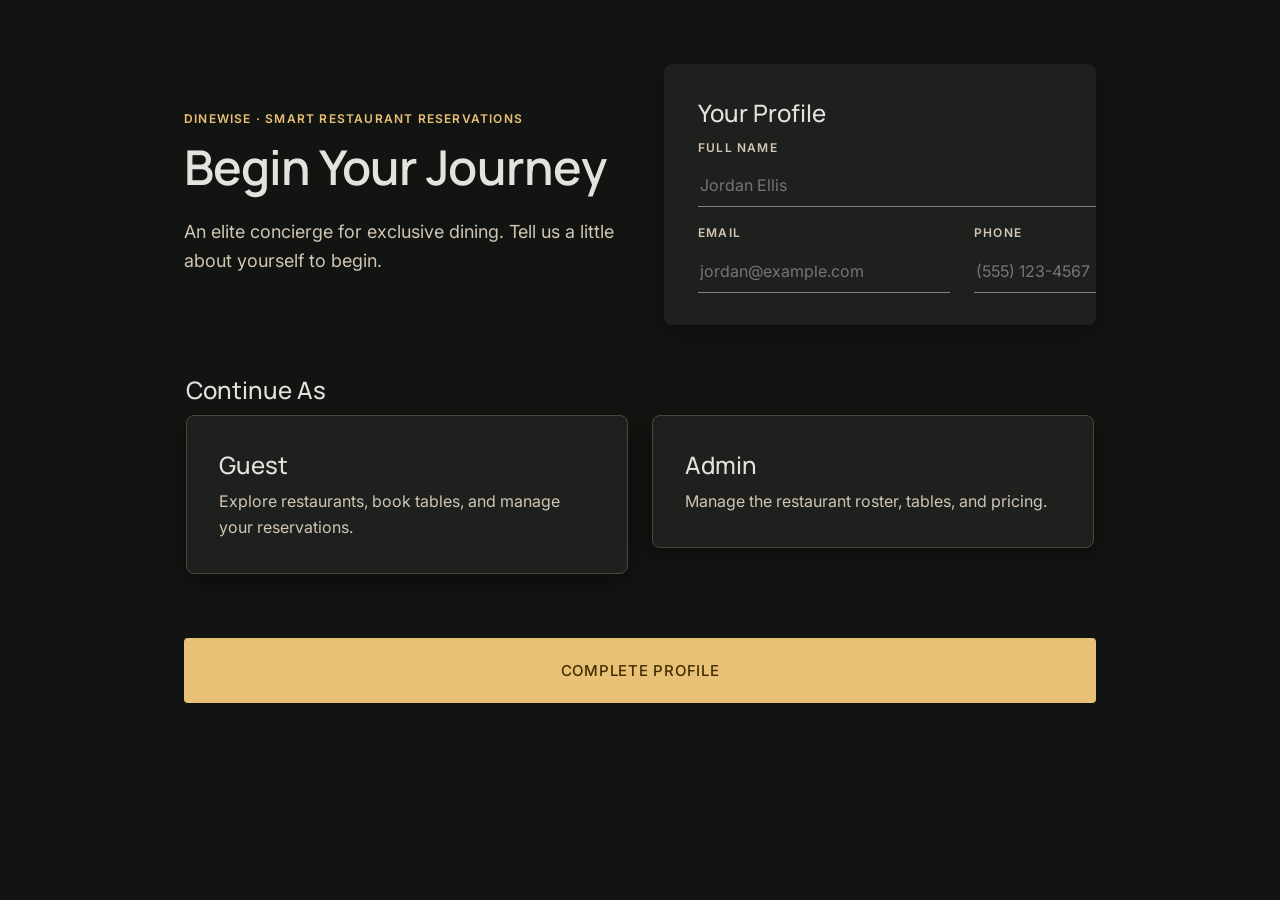
==== commit f21ba576: "changed login and explore layout" ====
--- a/index.html
+++ b/index.html
@@ -13,6 +13,7 @@
   <link rel="stylesheet" href="styles/base.css" />
   <link rel="stylesheet" href="styles/components.css" />
   <link rel="stylesheet" href="styles/screen-signup.css" />
+  <link rel="stylesheet" href="styles/screen-dashboard.css" />
   <link rel="stylesheet" href="styles/screen-explore.css" />
   <link rel="stylesheet" href="styles/screen-restaurant-view.css" />
   <link rel="stylesheet" href="styles/screen-book-now.css" />
@@ -22,36 +23,40 @@
   <section id="screen-signup" class="screen">
     <div class="container signup-layout">
 
-      <header class="signup-brand">
-        <p class="text-label-caps signup-eyebrow">Smart Restaurant Reservations</p>
-        <h1 class="text-display-lg brand-wordmark">DineWise</h1>
-        <p class="text-body-lg signup-tagline">
-          An elite concierge for exclusive dining. Tell us a little about yourself to begin.
-        </p>
-      </header>
-
       <form id="signup-form" class="signup-form">
 
-        <fieldset class="form-fieldset">
-          <legend class="text-headline-sm">Your Profile</legend>
-
-          <div class="field">
-            <label class="field-label" for="field-name">Full Name</label>
-            <input autocomplete="off" class="field-input" type="text" id="field-name" name="name" placeholder="Jordan Ellis" required />
+        <div class="signup-split">
+          <header class="signup-hero">
+            <p class="text-label-caps signup-eyebrow">DineWise · Smart Restaurant Reservations</p>
+            <h1 class="text-display-lg signup-hero-title">Begin Your Journey</h1>
+            <p class="text-body-lg signup-tagline">
+              An elite concierge for exclusive dining. Tell us a little about yourself to begin.
+            </p>
+          </header>
+
+          <div class="card signup-profile-card">
+            <fieldset class="form-fieldset">
+              <legend class="text-headline-sm">Your Profile</legend>
+
+              <div class="field">
+                <label class="field-label" for="field-name">Full Name</label>
+                <input autocomplete="off" class="field-input" type="text" id="field-name" name="name" placeholder="Jordan Ellis" required />
+              </div>
+
+              <div class="field-row">
+                <div class="field">
+                  <label class="field-label" for="field-email">Email</label>
+                  <input autocomplete="off" class="field-input" type="email" id="field-email" name="email" placeholder="jordan@example.com" required />
+                </div>
+
+                <div class="field">
+                  <label class="field-label" for="field-phone">Phone</label>
+                  <input autocomplete="off" class="field-input" type="tel" id="field-phone" name="phone" placeholder="(555) 123-4567" />
+                </div>
+              </div>
+            </fieldset>
           </div>
-
-          <div class="field-row">
-            <div class="field">
-              <label class="field-label" for="field-email">Email</label>
-              <input autocomplete="off" class="field-input" type="email" id="field-email" name="email" placeholder="jordan@example.com" required />
-            </div>
-
-            <div class="field">
-              <label class="field-label" for="field-phone">Phone</label>
-              <input autocomplete="off" class="field-input" type="tel" id="field-phone" name="phone" placeholder="(555) 123-4567" />
-            </div>
-          </div>
-        </fieldset>
+        </div>
 
         <fieldset class="form-fieldset">
           <legend class="text-headline-sm">Continue As</legend>
@@ -83,9 +88,14 @@
           </p>
         </fieldset>
 
-        <div id="guest-only-fields" hidden>
+        <div id="guest-only-fields" class="signup-persona" hidden>
+          <header class="signup-persona-header">
+            <h2 class="text-headline-sm">Dining Persona</h2>
+            <p class="text-body-md field-hint">Optional — helps us tailor recommendations.</p>
+          </header>
+
           <fieldset class="form-fieldset">
-            <legend class="text-headline-sm">Favorite Cuisines</legend>
+            <legend class="text-label-caps">Favorite Cuisines</legend>
             <p class="text-body-md field-hint">Select as many as you like.</p>
 
             <div class="chip-group">
@@ -117,7 +127,7 @@
           </fieldset>
 
           <fieldset class="form-fieldset">
-            <legend class="text-headline-sm">Dietary Preferences</legend>
+            <legend class="text-label-caps">Dietary Preferences</legend>
             <p class="text-body-md field-hint">Optional — helps us tailor recommendations.</p>
 
             <div class="chip-group">
@@ -141,7 +151,7 @@
           </fieldset>
 
           <fieldset class="form-fieldset">
-            <legend class="text-headline-sm">Allergies &amp; Intolerances</legend>
+            <legend class="text-label-caps">Allergies &amp; Intolerances</legend>
             <p class="text-body-md field-hint">Optional — helps us tailor recommendations.</p>
 
             <div class="chip-group">
@@ -157,7 +167,7 @@
           </fieldset>
         </div>
 
-        <button type="submit" class="btn btn-primary signup-submit">Continue</button>
+        <button type="submit" class="btn btn-primary signup-submit">Complete Profile</button>
 
       </form>
     </div>
@@ -169,37 +179,29 @@
       <div class="container nav-inner">
 
         <div class="nav-brand">
-          <img class="nav-logo-mark" src="assets/dinewise-logo.svg" alt="DineWise" />
+          <span class="text-headline-sm nav-wordmark brand-wordmark">DineWise</span>
         </div>
 
         <nav class="nav-links" aria-label="Primary">
-          <a href="#" class="nav-link is-active">The Table</a>
+          <a href="#restaurant-grid" class="nav-link is-active">The Table</a>
         </nav>
 
         <div class="nav-actions">
 
-          <details class="nav-dropdown">
-            <summary class="nav-icon-btn" aria-label="Notifications">
-              <svg viewBox="0 0 24 24" width="19" height="19" fill="none" stroke="currentColor" stroke-width="1.5" aria-hidden="true">
-                <path d="M12 3a5 5 0 0 0-5 5v3.3c0 .95-.37 1.87-1.03 2.55L5 15h14l-.97-1.15A3.6 3.6 0 0 1 17 11.3V8a5 5 0 0 0-5-5Z" stroke-linejoin="round" stroke-linecap="round" />
-                <path d="M9.5 18a2.5 2.5 0 0 0 5 0" stroke-linecap="round" />
-              </svg>
-              <span class="nav-badge" aria-hidden="true"></span>
-            </summary>
+          <!-- Hover shows this panel (see .nav-dropdown-hover in
+               components.css), and clicking the avatar itself redirects
+               straight into the Dashboard instead of toggling the panel
+               open/closed. -->
+          <div class="nav-dropdown nav-dropdown-hover">
+            <button type="button" id="nav-avatar-btn" class="nav-icon-btn nav-avatar" aria-label="Go to Dashboard">
+              <span id="nav-avatar-initials">G</span>
+            </button>
             <div class="nav-dropdown-panel">
-              <p class="text-body-md nav-dropdown-empty">You're all caught up.</p>
-            </div>
-          </details>
-
-          <details class="nav-dropdown">
-            <summary class="nav-icon-btn nav-avatar" aria-label="Account menu">
-              <span id="nav-avatar-initials">G</span>
-            </summary>
-            <div class="nav-dropdown-panel">
-              <a href="#" class="nav-dropdown-item">Profile</a>
+              <a href="#dashboard-profile" id="nav-dropdown-profile" class="nav-dropdown-item">Profile</a>
+              <a href="#dashboard-reservations" id="nav-dropdown-reservations" class="nav-dropdown-item">Reservations</a>
               <button type="button" id="nav-logout" class="nav-dropdown-item nav-dropdown-item-logout">Log Out</button>
             </div>
-          </details>
+          </div>
 
         </div>
 
@@ -208,11 +210,11 @@
 
     <div class="container section explore-layout">
 
-      <div class="explore-intro">
-        <h1 class="text-display-lg">The Right Table, Every Time.</h1>
-      </div>
-
-      <div class="filter-row">
+      <div class="explore-hero-row">
+
+        <div class="explore-intro">
+          <h1 class="text-display-lg">The Right Table, Every Time.</h1>
+        </div>
 
         <details class="filter-chip" id="smart-pick-chip">
           <summary id="smart-pick-action" class="btn btn-primary filter-action-ai filter-chip-summary">
@@ -221,6 +223,7 @@
               <path d="M18.5 14.5c.25 1.15.6 1.9 1.05 2.35.45.45 1.2.8 2.35 1.05-1.15.25-1.9.6-2.35 1.05-.45.45-.8 1.2-1.05 2.35-.25-1.15-.6-1.9-1.05-2.35-.45-.45-1.2-.8-2.35-1.05 1.15-.25 1.9-.6 2.35-1.05.45-.45.8-1.2 1.05-2.35Z" />
             </svg>
             Find my pick, wisely
+            <button type="button" id="smart-pick-dismiss" class="smart-pick-dismiss" aria-label="Dismiss recommendation" hidden>×</button>
           </summary>
 
           <div id="smart-pick-quickadd" class="filter-chip-panel">
@@ -295,74 +298,6 @@
             </div>
 
             <button type="button" id="smart-pick-quickadd-submit" class="btn btn-primary">Save &amp; Find My Pick</button>
-          </div>
-        </details>
-
-        <details class="filter-chip filter-chip-ai">
-          <summary class="chip filter-chip-summary">
-            <svg viewBox="0 0 24 24" width="15" height="15" fill="currentColor" aria-hidden="true">
-              <path d="M12 3c.45 2.55 1.15 4.15 2.1 5.1.95.95 2.55 1.65 5.1 2.1-2.55.45-4.15 1.15-5.1 2.1-.95.95-1.65 2.55-2.1 5.1-.45-2.55-1.15-4.15-2.1-5.1C8.95 11.35 7.35 10.65 4.8 10.2c2.55-.45 4.15-1.15 5.1-2.1C10.85 7.15 11.55 5.55 12 3Z" />
-              <path d="M18.5 14.5c.25 1.15.6 1.9 1.05 2.35.45.45 1.2.8 2.35 1.05-1.15.25-1.9.6-2.35 1.05-.45.45-.8 1.2-1.05 2.35-.25-1.15-.6-1.9-1.05-2.35-.45-.45-1.2-.8-2.35-1.05 1.15-.25 1.9-.6 2.35-1.05.45-.45.8-1.2 1.05-2.35Z" />
-            </svg>
-            Smart Match
-          </summary>
-
-          <div class="filter-chip-panel">
-            <div class="form-fieldset">
-              <p class="field-label">Mood</p>
-              <div class="chip-group">
-                <label class="chip-option">
-                  <input class="chip-input" type="radio" name="smartMood" value="cozy" />
-                  <span class="chip">Cozy</span>
-                </label>
-                <label class="chip-option">
-                  <input class="chip-input" type="radio" name="smartMood" value="lively" />
-                  <span class="chip">Lively</span>
-                </label>
-                <label class="chip-option">
-                  <input class="chip-input" type="radio" name="smartMood" value="romantic" />
-                  <span class="chip">Romantic</span>
-                </label>
-                <label class="chip-option">
-                  <input class="chip-input" type="radio" name="smartMood" value="adventurous" />
-                  <span class="chip">Adventurous</span>
-                </label>
-              </div>
-            </div>
-
-            <div class="form-fieldset">
-              <p class="field-label">Budget</p>
-              <div class="chip-group">
-                <label class="chip-option">
-                  <input class="chip-input" type="radio" name="smartBudget" value="1" />
-                  <span class="chip">$</span>
-                </label>
-                <label class="chip-option">
-                  <input class="chip-input" type="radio" name="smartBudget" value="2" />
-                  <span class="chip">$$</span>
-                </label>
-                <label class="chip-option">
-                  <input class="chip-input" type="radio" name="smartBudget" value="3" />
-                  <span class="chip">$$$</span>
-                </label>
-                <label class="chip-option">
-                  <input class="chip-input" type="radio" name="smartBudget" value="4" />
-                  <span class="chip">$$$$</span>
-                </label>
-              </div>
-            </div>
-
-            <div class="form-fieldset">
-              <label class="field-label" for="smart-distance">Distance</label>
-              <select class="field-input" id="smart-distance" name="smartDistance">
-                <option value="1">Within 1 mile</option>
-                <option value="3">Within 3 miles</option>
-                <option value="5">Within 5 miles</option>
-                <option value="any">Any distance</option>
-              </select>
-            </div>
-
-            <button type="button" class="btn btn-primary smart-match-submit">Find My Table</button>
           </div>
         </details>
 
@@ -406,6 +341,9 @@
           <div id="restaurant-view-menu" class="restaurant-menu-body"></div>
         </details>
 
+        <p id="restaurant-view-booking-cap-message" class="text-body-md field-error" hidden>
+          You already have 3 active reservations — wait for one of your upcoming reservations to pass before booking another.
+        </p>
         <button type="button" id="restaurant-view-book" class="btn btn-primary restaurant-overlay-book">Book Now</button>
       </div>
     </div>
@@ -455,6 +393,7 @@
           <div class="field">
             <label class="field-label" for="book-now-party-size">Party Size</label>
             <input class="field-input" type="number" id="book-now-party-size" min="1" max="20" value="2" />
+            <p id="book-now-party-size-error" class="text-body-md field-error" hidden></p>
           </div>
 
           <div class="field">
@@ -545,20 +484,167 @@
 
   <!-- Screen 2 — Dashboard: placeholder only. Book Now's Confirm Booking
        redirects here per CLAUDE.md (no standalone booking-confirmation
-       screen) once a reservation is saved; the real Dashboard build
-       (reservations list, QR codes, notification center) is separate work. -->
+       screen) once a reservation is saved. Only the Profile section is built
+       so far — notification center and reservations list (incl. QR codes)
+       are separate work. -->
   <section id="screen-dashboard" class="screen" hidden>
-    <div class="container section">
-      <p class="text-body-md">Dashboard — coming soon.</p>
+
+    <header class="nav-glass dashboard-header">
+      <div class="container nav-inner">
+        <div class="nav-brand">
+          <button type="button" id="dashboard-back" class="nav-icon-btn" aria-label="Back to Explore">
+            <svg viewBox="0 0 24 24" width="18" height="18" fill="none" stroke="currentColor" stroke-width="1.5" aria-hidden="true">
+              <path d="M15 5 8 12l7 7" stroke-linecap="round" stroke-linejoin="round" />
+            </svg>
+          </button>
+          <h1 class="text-headline-sm nav-wordmark dashboard-title">Dashboard</h1>
+        </div>
+
+        <nav class="nav-links" aria-label="Dashboard sections">
+          <a href="#dashboard-profile" class="nav-link is-active">Profile</a>
+          <a href="#dashboard-reservations" class="nav-link">My Reservations</a>
+        </nav>
+
+        <div class="nav-actions">
+          <button type="button" id="dashboard-logout" class="btn btn-secondary dashboard-logout-btn">Log Out</button>
+        </div>
+      </div>
+    </header>
+
+    <div class="container section dashboard-layout">
+
+      <section id="dashboard-profile" class="dashboard-section">
+        <h2 class="text-headline-md">Your Profile</h2>
+
+        <form id="dashboard-profile-form" class="dashboard-profile-form">
+
+          <fieldset class="form-fieldset">
+            <legend class="text-headline-sm">Basic Info</legend>
+
+            <div class="field">
+              <label class="field-label" for="dashboard-field-name">Full Name</label>
+              <input autocomplete="off" class="field-input" type="text" id="dashboard-field-name" name="name" placeholder="Jordan Ellis" required />
+            </div>
+
+            <div class="field-row">
+              <div class="field">
+                <label class="field-label" for="dashboard-field-email">Email</label>
+                <input autocomplete="off" class="field-input" type="email" id="dashboard-field-email" name="email" placeholder="jordan@example.com" required />
+              </div>
+
+              <div class="field">
+                <label class="field-label" for="dashboard-field-phone">Phone</label>
+                <input autocomplete="off" class="field-input" type="tel" id="dashboard-field-phone" name="phone" placeholder="(555) 123-4567" />
+              </div>
+            </div>
+          </fieldset>
+
+          <fieldset class="form-fieldset">
+            <legend class="text-headline-sm">Favorite Cuisines</legend>
+            <p class="text-body-md field-hint">Select as many as you like.</p>
+
+            <div class="chip-group">
+              <label class="chip-option">
+                <input class="chip-input" type="checkbox" name="favoriteCuisines" value="italian" />
+                <span class="chip">Italian</span>
+              </label>
+              <label class="chip-option">
+                <input class="chip-input" type="checkbox" name="favoriteCuisines" value="japanese" />
+                <span class="chip">Japanese</span>
+              </label>
+              <label class="chip-option">
+                <input class="chip-input" type="checkbox" name="favoriteCuisines" value="french" />
+                <span class="chip">French</span>
+              </label>
+              <label class="chip-option">
+                <input class="chip-input" type="checkbox" name="favoriteCuisines" value="steakhouse" />
+                <span class="chip">Steakhouse</span>
+              </label>
+              <label class="chip-option">
+                <input class="chip-input" type="checkbox" name="favoriteCuisines" value="mediterranean" />
+                <span class="chip">Mediterranean</span>
+              </label>
+              <label class="chip-option">
+                <input class="chip-input" type="checkbox" name="favoriteCuisines" value="seafood" />
+                <span class="chip">Seafood</span>
+              </label>
+            </div>
+          </fieldset>
+
+          <fieldset class="form-fieldset">
+            <legend class="text-headline-sm">Dietary Preferences</legend>
+            <p class="text-body-md field-hint">Optional — helps us tailor recommendations.</p>
+
+            <div class="chip-group">
+              <label class="chip-option">
+                <input class="chip-input" type="checkbox" name="dietaryPreferences" value="vegetarian" />
+                <span class="chip">Vegetarian</span>
+              </label>
+              <label class="chip-option">
+                <input class="chip-input" type="checkbox" name="dietaryPreferences" value="vegan" />
+                <span class="chip">Vegan</span>
+              </label>
+              <label class="chip-option">
+                <input class="chip-input" type="checkbox" name="dietaryPreferences" value="halal" />
+                <span class="chip">Halal</span>
+              </label>
+              <label class="chip-option">
+                <input class="chip-input" type="checkbox" name="dietaryPreferences" value="kosher" />
+                <span class="chip">Kosher</span>
+              </label>
+            </div>
+          </fieldset>
+
+          <fieldset class="form-fieldset">
+            <legend class="text-headline-sm">Allergies &amp; Intolerances</legend>
+            <p class="text-body-md field-hint">Optional — helps us tailor recommendations.</p>
+
+            <div class="chip-group">
+              <label class="chip-option">
+                <input class="chip-input" type="checkbox" name="allergyTags" value="nut-allergy" />
+                <span class="chip">Nut Allergy</span>
+              </label>
+              <label class="chip-option">
+                <input class="chip-input" type="checkbox" name="allergyTags" value="gluten-free" />
+                <span class="chip">Gluten-Free</span>
+              </label>
+            </div>
+          </fieldset>
+
+          <div class="dashboard-profile-actions">
+            <button type="submit" class="btn btn-primary">Save Changes</button>
+            <p id="dashboard-save-status" class="text-body-md dashboard-save-status" hidden>Profile saved.</p>
+          </div>
+
+        </form>
+      </section>
+
+      <section id="dashboard-reservations" class="dashboard-section">
+        <h2 class="text-headline-md">My Reservations</h2>
+
+        <!-- Two independent elements, not one combined visual — active count
+             (bookings with a future dateTime) and total-ever count (all
+             reservations, for membership) diverge over time. -->
+        <div class="dashboard-status-row">
+          <div id="dashboard-active-ring" class="dashboard-ring"></div>
+          <span id="dashboard-membership-badge" class="dashboard-membership-badge"></span>
+        </div>
+
+        <div id="dashboard-reservations-list" class="dashboard-reservations-list"></div>
+      </section>
+
     </div>
   </section>
 
   <script src="js/storage.js"></script>
   <script src="js/seed-data.js"></script>
+  <script src="js/helper.js"></script>
   <script src="js/restaurants.js"></script>
   <script src="js/reservations.js"></script>
   <script src="js/pricing.js"></script>
+  <script src="js/recommendation.js"></script>
   <script src="js/waitlist.js"></script>
+  <script src="js/qr.js"></script>
   <script src="js/ui.js"></script>
   <script src="js/init.js"></script>
 </body>
--- a/styles/base.css
+++ b/styles/base.css
@@ -126,6 +126,12 @@
   --shadow-card: 0 8px 20px rgba(0, 0, 0, 0.4);
   --border-ghost: 1px solid rgb(197 160 89 / 30%);
   --blur-nav: 20px;
+
+  /* AI-flavored accent (Explore's "Find my pick, wisely" / recommendation treatment) */
+  --color-primary-rgb: 233 193 118;
+  --gradient-ai: linear-gradient(135deg, var(--color-primary) 0%, var(--color-secondary) 100%);
+  --shadow-glow-ai: 0 0 0 1px rgb(var(--color-primary-rgb) / 40%), 0 0 18px rgb(var(--color-primary-rgb) / 35%);
+  --shadow-glow-ai-card: 0 0 24px rgb(var(--color-primary-rgb) / 30%);
 }
 
 /* =========================================================
--- a/styles/components.css
+++ b/styles/components.css
@@ -221,6 +221,14 @@
 .nav-glass {
   position: sticky;
   top: 0;
+  /* Explicit, not left to default stacking order: a sticky element with
+     z-index:auto only wins against later-in-DOM positioned content by tree
+     order, which broke the first time any positioned descendant (e.g. the
+     recommended-card badge's containing card) appeared after it in the
+     markup. This value must stay above any in-page overlay z-index (nav
+     dropdown panel: 20, quick-add panel: 10) so the header can never be
+     covered by page content while scrolling. */
+  z-index: 100;
   background-color: rgb(18 20 18 / 70%);
   backdrop-filter: blur(var(--blur-nav));
   -webkit-backdrop-filter: blur(var(--blur-nav));
@@ -243,12 +251,6 @@
   align-items: center;
   gap: var(--space-1);
   justify-self: start;
-}
-
-.nav-logo-mark {
-  height: 60px;
-  width: auto;
-  flex-shrink: 0;
 }
 
 .nav-wordmark {
@@ -305,15 +307,6 @@
   position: relative;
 }
 
-.nav-dropdown-summary,
-.nav-dropdown > summary {
-  list-style: none;
-}
-
-.nav-dropdown > summary::-webkit-details-marker {
-  display: none;
-}
-
 .nav-icon-btn {
   position: relative;
   display: flex;
@@ -345,22 +338,57 @@
   background-color: var(--color-primary-fixed);
 }
 
-.nav-badge {
+/* Avatar menu variant: a plain div, not a <details> — panel visibility is
+   hover/focus-driven (not click-toggled), since clicking the trigger itself
+   navigates to the Dashboard instead. The show delay is timed in JS (see
+   Nav.init in ui.js) rather than a CSS transition-delay: once the panel's
+   own pointer-events flips to none, it stops being hit-testable, so a
+   pure-CSS :hover can never re-trigger itself from that same cursor
+   position — a real deadlock, not just a Playwright artifact. Keyboard
+   focus still reveals it instantly via :focus-within, no delay.
+
+   The mouseenter/mouseleave that drive the JS timer are bound to this same
+   .nav-dropdown-hover element (icon + panel together), not the icon alone —
+   but the icon is only 40px wide while the panel (below it) is --nav-panel-width
+   wide and right-aligned, so a straight cursor path from the icon toward an
+   item in the panel is diagonal and exits the icon's own narrow box before
+   it ever reaches the panel. This invisible bridge fills that exact gap,
+   spanning the panel's full width, so the cursor stays inside
+   .nav-dropdown-hover's hit area the entire way from icon to panel. */
+.nav-dropdown-hover {
+  --nav-panel-width: 200px;
+}
+
+.nav-dropdown-hover::after {
+  content: '';
   position: absolute;
-  top: 0;
+  top: 100%;
   right: 0;
-  width: 8px;
-  height: 8px;
-  border-radius: var(--radius-full);
-  background-color: var(--color-primary);
-  border: 2px solid var(--color-surface);
+  width: var(--nav-panel-width);
+  height: var(--space-1);
+}
+
+.nav-dropdown-hover .nav-dropdown-panel {
+  display: flex;
+  opacity: 0;
+  visibility: hidden;
+  pointer-events: none;
+  transition: opacity 0.15s ease, visibility 0s linear 0.15s;
+}
+
+.nav-dropdown-hover.is-open .nav-dropdown-panel,
+.nav-dropdown-hover:focus-within .nav-dropdown-panel {
+  opacity: 1;
+  visibility: visible;
+  pointer-events: auto;
+  transition: opacity 0.15s ease;
 }
 
 .nav-dropdown-panel {
   position: absolute;
   top: calc(100% + var(--space-1));
   right: 0;
-  min-width: 200px;
+  min-width: var(--nav-panel-width, 200px);
   display: flex;
   flex-direction: column;
   background-color: var(--color-surface-container);
@@ -369,12 +397,6 @@
   box-shadow: var(--shadow-card);
   padding: var(--space-1);
   z-index: 20;
-}
-
-.nav-dropdown-empty {
-  padding: var(--space-2);
-  color: var(--color-on-surface-variant);
-  white-space: nowrap;
 }
 
 .nav-dropdown-item {
--- a/styles/screen-signup.css
+++ b/styles/screen-signup.css
@@ -2,35 +2,80 @@
    Screen 1 — Sign Up / Role Picker
    ========================================================= */
 .signup-layout {
-  max-width: 640px;
+  max-width: 1040px;
   padding-block: var(--space-8);
-}
-
-.signup-brand {
-  text-align: center;
-  margin-bottom: var(--space-6);
-}
-
-.signup-eyebrow {
-  color: var(--color-primary);
-  margin-bottom: var(--space-1);
-}
-
-.signup-tagline {
-  color: var(--color-on-surface-variant);
-  margin-top: var(--space-2);
 }
 
 .signup-form {
   display: flex;
   flex-direction: column;
+  gap: var(--space-6);
+}
+
+/* Split hero — large serif intro on the left, the profile card on the right. */
+.signup-split {
+  display: grid;
+  grid-template-columns: 1fr 1fr;
+  gap: var(--space-6);
+  align-items: center;
+}
+
+@media (max-width: 900px) {
+  .signup-split {
+    grid-template-columns: 1fr;
+  }
+}
+
+.signup-hero {
+  display: flex;
+  flex-direction: column;
+}
+
+.signup-eyebrow {
+  color: var(--color-primary);
+  margin-bottom: var(--space-2);
+}
+
+.signup-hero-title {
+  color: var(--color-on-surface);
+}
+
+.signup-tagline {
+  color: var(--color-on-surface-variant);
+  margin-top: var(--space-3);
+}
+
+.signup-profile-card {
+  padding: var(--space-4);
+  cursor: default;
+}
+
+.signup-profile-card:hover {
+  background-color: var(--color-surface-container);
+}
+
+/* Dining Persona — the guest-only chip groups, grouped in one dashed-border
+   module so they read as a distinct, optional block below the required form. */
+.signup-persona {
+  border: 1px dashed var(--color-outline-variant);
+  border-radius: var(--radius-lg);
+  padding: var(--space-4);
+}
+
+.signup-persona:not([hidden]) {
+  display: flex;
+  flex-direction: column;
   gap: var(--space-5);
 }
 
-#guest-only-fields:not([hidden]) {
+.signup-persona-header {
   display: flex;
   flex-direction: column;
-  gap: var(--space-5);
+  gap: 2px;
+}
+
+.signup-persona-header .field-hint {
+  margin-top: 0;
 }
 
 .form-fieldset {
@@ -91,11 +136,16 @@
   display: flex;
   flex-direction: column;
   gap: var(--space-1);
-  padding: var(--space-3);
+  padding: var(--space-4);
   border-radius: var(--radius-lg);
   background-color: var(--color-surface-container);
   border: 1px solid var(--color-outline-variant);
-  transition: background-color 0.15s ease, border-color 0.15s ease;
+  box-shadow: var(--shadow-card);
+  transition: background-color 0.15s ease, border-color 0.15s ease, transform 0.15s ease;
+}
+
+.role-card:hover .role-card-body {
+  transform: translateY(-2px);
 }
 
 .role-card-title {
@@ -127,4 +177,6 @@
 .signup-submit {
   width: 100%;
   margin-top: var(--space-2);
+  padding-block: var(--space-3);
+  font-size: 15px;
 }
--- a/styles/screen-dashboard.css
+++ b/styles/screen-dashboard.css
@@ -0,0 +1,181 @@
+/* =========================================================
+   Screen 2 — Dashboard
+   ========================================================= */
+.dashboard-title {
+  color: var(--color-on-surface);
+  white-space: nowrap;
+}
+
+.dashboard-layout {
+  display: flex;
+  flex-direction: column;
+  gap: var(--space-6);
+}
+
+.dashboard-section {
+  scroll-margin-top: 80px;
+}
+
+.dashboard-profile-form {
+  display: flex;
+  flex-direction: column;
+  gap: var(--space-4);
+  margin-top: var(--space-4);
+}
+
+.dashboard-profile-actions {
+  display: flex;
+  align-items: center;
+  gap: var(--space-3);
+}
+
+.dashboard-save-status {
+  color: var(--color-on-surface-variant);
+}
+
+.dashboard-placeholder {
+  color: var(--color-on-surface-variant);
+  margin-top: var(--space-2);
+}
+
+/* Active-count ring and membership badge are deliberately two separate
+   elements, not one combined visual — active reservations (future dateTime)
+   and total-ever reservations (membership) drift apart over time. */
+.dashboard-status-row {
+  display: flex;
+  align-items: center;
+  flex-wrap: wrap;
+  gap: var(--space-5);
+  margin-block: var(--space-4);
+}
+
+.dashboard-ring {
+  position: relative;
+  width: 96px;
+  height: 96px;
+  flex-shrink: 0;
+}
+
+.dashboard-ring-svg {
+  /* Starts the fill at 12 o'clock instead of the SVG default of 3 o'clock. */
+  transform: rotate(-90deg);
+}
+
+.dashboard-ring-track {
+  fill: none;
+  stroke: var(--color-outline-variant);
+  stroke-width: 8;
+}
+
+.dashboard-ring-fill {
+  fill: none;
+  stroke: var(--color-primary);
+  stroke-width: 8;
+  stroke-linecap: round;
+  transition: stroke-dashoffset 0.3s ease;
+}
+
+.dashboard-ring-center {
+  position: absolute;
+  inset: 0;
+  display: flex;
+  flex-direction: column;
+  align-items: center;
+  justify-content: center;
+  text-align: center;
+  gap: 2px;
+}
+
+.dashboard-ring-value {
+  font-family: var(--font-sans);
+  font-variant-numeric: tabular-nums;
+  font-weight: 700;
+  font-size: 20px;
+  color: var(--color-on-surface);
+}
+
+.dashboard-ring-label {
+  font-family: var(--font-sans);
+  font-size: 10px;
+  font-weight: 600;
+  letter-spacing: 0.04em;
+  text-transform: uppercase;
+  color: var(--color-on-surface-variant);
+}
+
+.dashboard-membership-badge {
+  display: inline-flex;
+  align-items: center;
+  gap: 6px;
+  padding: 8px 16px;
+  border-radius: var(--radius-full);
+  border: 1px solid var(--color-outline-variant);
+  color: var(--color-on-surface-variant);
+  font-family: var(--font-sans);
+  font-size: var(--text-body-md-size);
+  white-space: nowrap;
+}
+
+.dashboard-membership-badge.is-member {
+  border-color: var(--color-primary);
+  color: var(--color-primary);
+}
+
+.dashboard-reservations-list {
+  display: flex;
+  flex-direction: column;
+  gap: var(--space-3);
+  margin-top: var(--space-4);
+}
+
+.dashboard-reservation-card {
+  display: flex;
+  align-items: center;
+  justify-content: space-between;
+  gap: var(--space-4);
+  padding: var(--space-4);
+  background-color: var(--color-surface-container);
+  border-radius: var(--radius-lg);
+  box-shadow: var(--shadow-card);
+}
+
+.dashboard-reservation-meta {
+  color: var(--color-on-surface-variant);
+  margin-top: var(--space-1);
+}
+
+.dashboard-reservation-note {
+  color: var(--color-primary);
+  margin-top: var(--space-1);
+}
+
+.dashboard-reservation-qr {
+  flex-shrink: 0;
+  color: var(--color-on-surface);
+}
+
+.qr-pattern rect {
+  fill: currentColor;
+}
+
+/* Waitlist entries never reserved a table — dashed border + no QR keeps
+   them visually distinct from confirmed reservations in the same list. */
+.dashboard-waitlist-card {
+  background-color: transparent;
+  border: 1px dashed var(--color-outline-variant);
+  box-shadow: none;
+}
+
+.dashboard-waitlist-tag {
+  flex-shrink: 0;
+  padding: 4px 10px;
+  border-radius: var(--radius-full);
+  border: 1px solid var(--color-outline-variant);
+  color: var(--color-on-surface-variant);
+  font-family: var(--font-sans);
+  font-size: var(--text-label-caps-size);
+  font-weight: var(--text-label-caps-weight);
+  letter-spacing: var(--text-label-caps-tracking);
+  text-transform: uppercase;
+  white-space: nowrap;
+}
--- a/styles/screen-explore.css
+++ b/styles/screen-explore.css
@@ -7,16 +7,24 @@
   gap: var(--space-5);
 }
 
+/* Hero row — intro heading on one side, the "Find my pick, wisely" chip on
+   the other. Stacks on narrow viewports. */
+.explore-hero-row {
+  display: flex;
+  justify-content: space-between;
+  align-items: center;
+  gap: var(--space-4);
+}
+
+@media (max-width: 700px) {
+  .explore-hero-row {
+    flex-direction: column;
+    align-items: flex-start;
+  }
+}
+
 .explore-intro {
   max-width: 640px;
-}
-
-/* Filter row — 3 chip-triggered filters, each a <details>/<summary> so the
-   dropdown opens/closes with no JS. Row scrolls horizontally if it can't fit. */
-.filter-row {
-  display: flex;
-  gap: var(--space-2);
-  flex-wrap: nowrap;
 }
 
 .filter-chip {
@@ -51,7 +59,9 @@
   position: absolute;
   top: calc(100% + var(--space-1));
   left: 0;
-  z-index: 20;
+  /* Below .nav-dropdown-panel's z-index (components.css) — this only needs
+     to clear the grid content behind it, not compete with global nav chrome. */
+  z-index: 10;
   min-width: 280px;
   display: flex;
   flex-direction: column;
@@ -63,34 +73,14 @@
   padding: var(--space-3);
 }
 
-/* AI-flavored Smart Match filter chip — gradient glow + a pulsing sparkle
-   badge distinguish it from the plain Filters chip. */
-.filter-chip-ai[open] > .filter-chip-summary {
-  background: linear-gradient(135deg, var(--color-primary) 0%, var(--color-secondary) 100%);
+/* Smart-pick action button — AI gradient treatment, always-on since it's a
+   one-shot action, not a togglable filter. */
+.filter-action-ai {
+  position: relative;
+  background: var(--gradient-ai);
   border-color: var(--color-primary);
   color: var(--color-on-primary);
-  box-shadow: 0 0 0 1px rgb(233 193 118 / 40%), 0 0 18px rgb(233 193 118 / 35%);
-}
-
-.filter-chip-ai[open] > .filter-chip-summary::after {
-  content: '✦';
-  position: absolute;
-  top: -7px;
-  right: -6px;
-  font-size: 11px;
-  line-height: 1;
-  color: var(--color-primary-fixed);
-  animation: sparkle-pulse 1.6s ease-in-out infinite;
-}
-
-/* Smart-pick action button — same AI gradient treatment as Smart Match, but
-   always-on since it's a one-shot action, not a togglable filter. */
-.filter-action-ai {
-  position: relative;
-  background: linear-gradient(135deg, var(--color-primary) 0%, var(--color-secondary) 100%);
-  border-color: var(--color-primary);
-  color: var(--color-on-primary);
-  box-shadow: 0 0 0 1px rgb(233 193 118 / 40%), 0 0 18px rgb(233 193 118 / 35%);
+  box-shadow: var(--shadow-glow-ai);
 }
 
 .filter-action-ai::after {
@@ -104,14 +94,31 @@
   animation: sparkle-pulse 1.6s ease-in-out infinite;
 }
 
-.filter-chip-ai .filter-chip-panel {
-  border: 1px solid transparent;
-  background-image:
-    linear-gradient(var(--color-surface-container), var(--color-surface-container)),
-    linear-gradient(135deg, var(--color-primary), var(--color-secondary));
-  background-origin: border-box;
-  background-clip: padding-box, border-box;
-  box-shadow: var(--shadow-card), 0 0 28px rgb(233 193 118 / 22%);
+/* Only shown once a recommendation sort is active (toggled in ui.js) —
+   dismisses back to normal order without toggling the summary's own
+   <details> open state. */
+.smart-pick-dismiss {
+  display: flex;
+  align-items: center;
+  justify-content: center;
+  width: 18px;
+  height: 18px;
+  flex-shrink: 0;
+  border: none;
+  border-radius: var(--radius-full);
+  background: rgb(0 0 0 / 15%);
+  color: var(--color-on-primary);
+  font-size: 13px;
+  line-height: 1;
+  cursor: pointer;
+}
+
+.smart-pick-dismiss[hidden] {
+  display: none;
+}
+
+.smart-pick-dismiss:hover {
+  background: rgb(0 0 0 / 30%);
 }
 
 @keyframes sparkle-pulse {
@@ -125,12 +132,11 @@
   }
 }
 
-.smart-match-submit {
-  align-self: flex-start;
-}
-
 /* Restaurant grid + cards (rendered from Restaurants.list() via UI.renderExplore) */
 .restaurant-grid {
+  /* Offsets the "The Table" anchor jump so the grid's top row clears the
+     sticky nav instead of landing underneath it. */
+  scroll-margin-top: 96px;
   display: grid;
   grid-template-columns: repeat(auto-fill, minmax(280px, 1fr));
   gap: var(--gutter);
@@ -149,17 +155,22 @@
   position: relative;
   outline: 2px solid var(--color-primary);
   outline-offset: 2px;
-  box-shadow: var(--shadow-card), 0 0 24px rgb(233 193 118 / 30%);
+  box-shadow: var(--shadow-card), var(--shadow-glow-ai-card);
 }
 
 .card-recommended-badge {
+  /* No z-index needed: positioned descendants already paint above the
+     card's static in-flow content (the image) — an explicit value here
+     doesn't just stack it within the card, it out-ranks every z-index:auto
+     element on the page (like the sticky nav) at the root stacking context,
+     since .card.is-recommended (position:relative, z-index:auto) doesn't
+     contain it into its own local stacking context. */
   position: absolute;
   top: var(--space-2);
   left: var(--space-2);
-  z-index: 1;
   padding: 4px var(--space-2);
   border-radius: var(--radius-full);
-  background: linear-gradient(135deg, var(--color-primary) 0%, var(--color-secondary) 100%);
+  background: var(--gradient-ai);
   color: var(--color-on-primary);
   font-family: var(--font-sans);
   font-size: var(--text-label-caps-size);
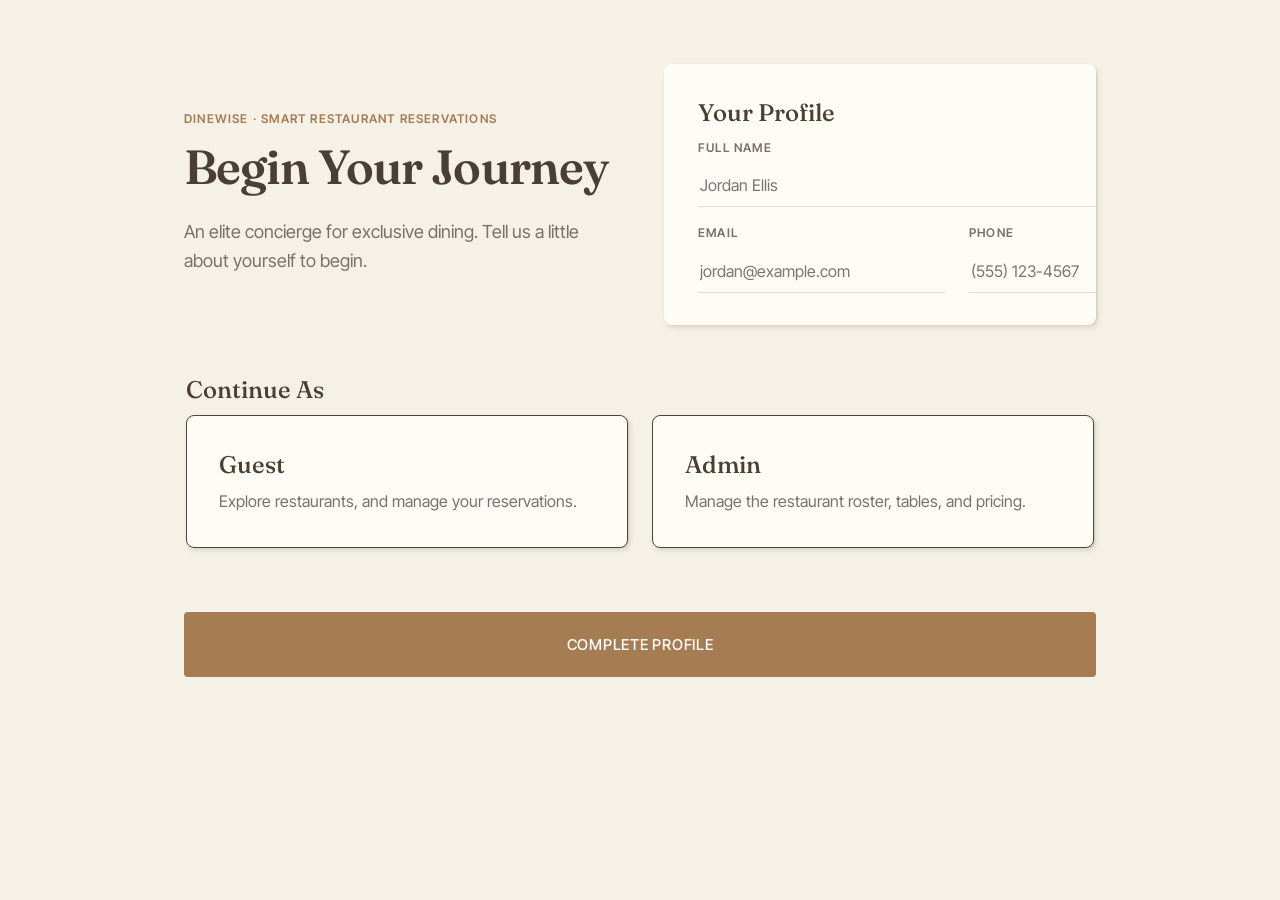
==== commit 9552aa43: "design changes + replacing placeholders" ====
--- a/index.html
+++ b/index.html
@@ -7,7 +7,7 @@
   <link rel="preconnect" href="https://fonts.googleapis.com" />
   <link rel="preconnect" href="https://fonts.gstatic.com" crossorigin />
   <link
-    href="https://fonts.googleapis.com/css2?family=Manrope:wght@500;600;700&family=Inter:wght@400;500;600;700&display=swap"
+    href="https://fonts.googleapis.com/css2?family=Fraunces:wght@500;600;700&family=Inter+Tight:wght@400;500;600;700&display=swap"
     rel="stylesheet"
   />
   <link rel="stylesheet" href="styles/base.css" />
@@ -67,7 +67,7 @@
               <span class="role-card-body">
                 <span class="text-headline-sm role-card-title">Guest</span>
                 <span class="text-body-md role-card-desc">
-                  Explore restaurants, book tables, and manage your reservations.
+                  Explore restaurants, and manage your reservations.
                 </span>
               </span>
             </label>
@@ -179,7 +179,7 @@
       <div class="container nav-inner">
 
         <div class="nav-brand">
-          <span class="text-headline-sm nav-wordmark brand-wordmark">DineWise</span>
+          <span class="text-headline-sm nav-wordmark">DineWise</span>
         </div>
 
         <nav class="nav-links" aria-label="Primary">
@@ -218,12 +218,15 @@
 
         <details class="filter-chip" id="smart-pick-chip">
           <summary id="smart-pick-action" class="btn btn-primary filter-action-ai filter-chip-summary">
-            <svg viewBox="0 0 24 24" width="15" height="15" fill="currentColor" aria-hidden="true">
-              <path d="M12 3c.45 2.55 1.15 4.15 2.1 5.1.95.95 2.55 1.65 5.1 2.1-2.55.45-4.15 1.15-5.1 2.1-.95.95-1.65 2.55-2.1 5.1-.45-2.55-1.15-4.15-2.1-5.1C8.95 11.35 7.35 10.65 4.8 10.2c2.55-.45 4.15-1.15 5.1-2.1C10.85 7.15 11.55 5.55 12 3Z" />
-              <path d="M18.5 14.5c.25 1.15.6 1.9 1.05 2.35.45.45 1.2.8 2.35 1.05-1.15.25-1.9.6-2.35 1.05-.45.45-.8 1.2-1.05 2.35-.25-1.15-.6-1.9-1.05-2.35-.45-.45-1.2-.8-2.35-1.05 1.15-.25 1.9-.6 2.35-1.05.45-.45.8-1.2 1.05-2.35Z" />
-            </svg>
+            <span id="smart-pick-icon" class="smart-pick-icon-slot" data-state="default" aria-hidden="true">
+              <svg class="smart-pick-icon-sparkle" viewBox="0 0 24 24" width="26" height="26" fill="currentColor" aria-hidden="true">
+                <path d="M12 3c.45 2.55 1.15 4.15 2.1 5.1.95.95 2.55 1.65 5.1 2.1-2.55.45-4.15 1.15-5.1 2.1-.95.95-1.65 2.55-2.1 5.1-.45-2.55-1.15-4.15-2.1-5.1C8.95 11.35 7.35 10.65 4.8 10.2c2.55-.45 4.15-1.15 5.1-2.1C10.85 7.15 11.55 5.55 12 3Z" />
+                <path d="M18.5 14.5c.25 1.15.6 1.9 1.05 2.35.45.45 1.2.8 2.35 1.05-1.15.25-1.9.6-2.35 1.05-.45.45-.8 1.2-1.05 2.35-.25-1.15-.6-1.9-1.05-2.35-.45-.45-1.2-.8-2.35-1.05 1.15-.25 1.9-.6 2.35-1.05.45-.45.8-1.2 1.05-2.35Z" />
+              </svg>
+              <span class="smart-pick-icon-spinner" aria-hidden="true"></span>
+              <span class="smart-pick-icon-dismiss icon-dismiss" aria-hidden="true">×</span>
+            </span>
             Find my pick, wisely
-            <button type="button" id="smart-pick-dismiss" class="smart-pick-dismiss" aria-label="Dismiss recommendation" hidden>×</button>
           </summary>
 
           <div id="smart-pick-quickadd" class="filter-chip-panel">
@@ -320,31 +323,42 @@
         </svg>
       </button>
 
-      <img id="restaurant-view-photo" class="restaurant-overlay-photo" src="" alt="" />
-
-      <div class="restaurant-overlay-body">
-        <h2 id="restaurant-view-title" class="text-display-lg"></h2>
-
-        <p class="text-body-md restaurant-overlay-meta">
-          <span id="restaurant-view-cuisine"></span>
-          <span aria-hidden="true">·</span>
-          <span id="restaurant-view-hours"></span>
-        </p>
-        <p class="text-body-md restaurant-overlay-meta">
-          <span class="card-rating" id="restaurant-view-rating"></span>
-        </p>
-
-        <div id="restaurant-view-badges" class="card-badges restaurant-overlay-badges"></div>
-
-        <details class="restaurant-menu-toggle">
-          <summary class="text-headline-sm restaurant-menu-summary">View Menu</summary>
-          <div id="restaurant-view-menu" class="restaurant-menu-body"></div>
-        </details>
-
-        <p id="restaurant-view-booking-cap-message" class="text-body-md field-error" hidden>
-          You already have 3 active reservations — wait for one of your upcoming reservations to pass before booking another.
-        </p>
-        <button type="button" id="restaurant-view-book" class="btn btn-primary restaurant-overlay-book">Book Now</button>
+      <div class="restaurant-overlay-split">
+        <img id="restaurant-view-photo" class="restaurant-overlay-photo" src="" alt="" />
+
+        <div class="restaurant-overlay-body">
+          <div class="restaurant-overlay-info">
+            <h2 id="restaurant-view-title" class="text-display-lg"></h2>
+
+            <p class="text-body-md restaurant-overlay-meta">
+              <span class="card-rating" id="restaurant-view-rating"></span>
+              <span aria-hidden="true">·</span>
+              <span id="restaurant-view-distance"></span>
+            </p>
+            <p class="text-body-md restaurant-overlay-meta">
+              <span id="restaurant-view-cuisine"></span>
+              <span aria-hidden="true">·</span>
+              <span id="restaurant-view-hours"></span>
+            </p>
+
+            <div id="restaurant-view-badges" class="card-badges restaurant-overlay-badges"></div>
+          </div>
+
+          <details id="restaurant-menu-toggle" class="restaurant-menu-toggle">
+            <summary class="restaurant-menu-summary">
+              <span id="restaurant-menu-label" class="text-headline-sm">View Menu</span>
+              <svg class="restaurant-menu-chevron" viewBox="0 0 24 24" width="16" height="16" fill="none" stroke="currentColor" stroke-width="2" aria-hidden="true">
+                <path d="M6 9l6 6 6-6" stroke-linecap="round" stroke-linejoin="round" />
+              </svg>
+            </summary>
+            <div id="restaurant-view-menu" class="restaurant-menu-body"></div>
+          </details>
+
+          <p id="restaurant-view-booking-cap-message" class="text-body-md field-error" hidden>
+            You already have 3 active reservations — wait for one of your upcoming reservations to pass before booking another.
+          </p>
+          <button type="button" id="restaurant-view-book" class="btn btn-primary restaurant-overlay-book">Book Now</button>
+        </div>
       </div>
     </div>
   </section>
@@ -367,13 +381,9 @@
         </div>
 
         <nav class="nav-links book-now-nav-links" aria-label="Book Now sections">
-          <a href="#book-now-table-time" class="nav-link">Table &amp; Time</a>
-          <a href="#book-now-pricing" class="nav-link">Pricing</a>
-          <a href="#book-now-waitlist" class="nav-link">Waitlist</a>
+          <a href="#book-now-table-time" class="nav-link is-active">Table &amp; Time</a>
           <a href="#book-now-preorder" class="nav-link">Pre-Order</a>
           <a href="#book-now-invites" class="nav-link">Invites &amp; RSVP</a>
-          <a href="#book-now-bill-split" class="nav-link">Bill Split</a>
-          <a href="#book-now-summary" class="nav-link">Summary</a>
         </nav>
 
         <div class="nav-actions"></div>
@@ -418,66 +428,78 @@
         <div id="book-now-tables" class="book-now-table-list">
           <p class="text-body-md book-now-placeholder">Enter a party size, date, and time to see available tables.</p>
         </div>
+
+        <!-- Inline join-waitlist feedback — was its own "Waitlist" section;
+             it only ever reacts to a slot picked above, so it belongs here.
+             Hidden until the guest actually joins a waitlist (see
+             UI.BookNow.joinWaitlist) — no instructional placeholder shown
+             while it doesn't apply. -->
+        <div id="book-now-waitlist-status" class="book-now-waitlist-inline" hidden></div>
       </section>
 
-      <section id="book-now-pricing" class="book-now-section">
-        <h2 class="text-headline-md">Pricing</h2>
-
-        <div class="field">
-          <label class="field-label" for="book-now-coupon">Coupon / Membership Code</label>
-          <input class="field-input" type="text" id="book-now-coupon" placeholder="Optional" />
-        </div>
-
-        <div id="book-now-pricing-breakdown" class="book-now-pricing-breakdown">
-          <p class="text-body-md book-now-placeholder">Select a party size and date/time to see pricing.</p>
-        </div>
-      </section>
-
-      <section id="book-now-waitlist" class="book-now-section">
-        <h2 class="text-headline-md">Waitlist</h2>
-        <div id="book-now-waitlist-status">
-          <p class="text-body-md book-now-placeholder">Pick a fully booked time above and join the waitlist for it.</p>
-        </div>
-      </section>
-
-      <section id="book-now-preorder" class="book-now-section">
-        <h2 class="text-headline-md">Pre-Order</h2>
-        <p class="text-body-md book-now-placeholder">Optional — add items now, no need to decide everything today.</p>
-        <div id="book-now-preorder-menu" class="restaurant-menu-body"></div>
-      </section>
-
-      <section id="book-now-invites" class="book-now-section">
-        <h2 class="text-headline-md">Invites &amp; RSVP</h2>
-
-        <p id="book-now-invite-summary" class="text-body-md book-now-invite-summary"></p>
-
-        <div class="book-now-invite-form">
-          <input class="field-input" type="text" id="book-now-invite-name" placeholder="Guest name" />
-          <button type="button" id="book-now-invite-add" class="btn btn-secondary">Add</button>
-        </div>
-        <p id="book-now-invite-error" class="text-body-md field-error" hidden></p>
-
-        <ul id="book-now-invite-list" class="book-now-invite-list"></ul>
-      </section>
-
-      <section id="book-now-bill-split" class="book-now-section">
-        <h2 class="text-headline-md">Bill Split</h2>
-        <div id="book-now-bill-split-breakdown">
-          <p class="text-body-md book-now-placeholder">Select a party size and date/time to see the bill split.</p>
-        </div>
-      </section>
-
-      <section id="book-now-summary" class="book-now-section">
-        <h2 class="text-headline-md">Summary</h2>
-
-        <div id="book-now-summary-content">
-          <p class="text-body-md book-now-placeholder">Complete party size, date/time, and a table above to see your booking summary.</p>
-        </div>
-
-        <button type="button" id="book-now-confirm" class="btn btn-primary book-now-confirm-btn" disabled>Confirm Booking</button>
-
-        <div id="book-now-confirm-status" class="book-now-confirm-status" hidden></div>
-      </section>
+      <!-- Two-column layout, only shown once a table is selected (see
+           UI.BookNow.selectTable). Left continues the linear flow; right is
+           a persistent recap that stays mounted (not an empty placeholder)
+           the whole time this is visible. -->
+      <div id="book-now-split" class="book-now-split" hidden>
+
+        <div class="book-now-split-left">
+
+          <section id="book-now-preorder" class="book-now-section">
+            <h2 class="text-headline-md">Pre-Order</h2>
+            <p class="text-body-md book-now-placeholder">Optional — add items now, no need to decide everything today.</p>
+            <div id="book-now-preorder-menu" class="restaurant-menu-body"></div>
+          </section>
+
+          <section id="book-now-invites" class="book-now-section">
+            <h2 class="text-headline-md">Invites &amp; RSVP</h2>
+
+            <p id="book-now-invite-summary" class="text-body-md book-now-invite-summary"></p>
+
+            <div class="book-now-invite-form">
+              <input class="field-input" type="text" id="book-now-invite-name" placeholder="Guest name" />
+              <button type="button" id="book-now-invite-add" class="btn btn-secondary">Add</button>
+            </div>
+            <p id="book-now-invite-error" class="text-body-md field-error" hidden></p>
+
+            <ul id="book-now-invite-list" class="book-now-invite-list"></ul>
+          </section>
+
+          <section id="book-now-confirm-section" class="book-now-section">
+            <button type="button" id="book-now-confirm" class="btn btn-primary book-now-confirm-btn" disabled>
+              <span class="book-now-confirm-spinner" aria-hidden="true"></span>
+              Confirm Booking
+            </button>
+
+            <div id="book-now-confirm-status" class="book-now-confirm-status" hidden></div>
+          </section>
+
+        </div>
+
+        <aside id="book-now-bill-summary" class="book-now-bill-summary">
+          <div id="book-now-summary-header"></div>
+
+          <div class="book-now-ticket-block">
+            <p class="field-label">Pricing</p>
+
+            <div class="field">
+              <label class="field-label" for="book-now-coupon">Coupon / Membership Code</label>
+              <input class="field-input" type="text" id="book-now-coupon" placeholder="Optional" />
+            </div>
+
+            <div id="book-now-pricing-breakdown" class="book-now-pricing-breakdown"></div>
+          </div>
+
+          <div id="book-now-preorder-summary" class="book-now-ticket-block"></div>
+
+          <div class="book-now-ticket-block">
+            <p class="field-label">Bill Split</p>
+            <div id="book-now-bill-split-breakdown"></div>
+          </div>
+
+          <p id="book-now-grand-total" class="book-now-price-total book-now-grand-total"></p>
+        </aside>
+      </div>
 
     </div>
   </section>
@@ -500,11 +522,6 @@
           <h1 class="text-headline-sm nav-wordmark dashboard-title">Dashboard</h1>
         </div>
 
-        <nav class="nav-links" aria-label="Dashboard sections">
-          <a href="#dashboard-profile" class="nav-link is-active">Profile</a>
-          <a href="#dashboard-reservations" class="nav-link">My Reservations</a>
-        </nav>
-
         <div class="nav-actions">
           <button type="button" id="dashboard-logout" class="btn btn-secondary dashboard-logout-btn">Log Out</button>
         </div>
@@ -513,126 +530,167 @@
 
     <div class="container section dashboard-layout">
 
-      <section id="dashboard-profile" class="dashboard-section">
-        <h2 class="text-headline-md">Your Profile</h2>
-
-        <form id="dashboard-profile-form" class="dashboard-profile-form">
-
-          <fieldset class="form-fieldset">
-            <legend class="text-headline-sm">Basic Info</legend>
-
-            <div class="field">
-              <label class="field-label" for="dashboard-field-name">Full Name</label>
-              <input autocomplete="off" class="field-input" type="text" id="dashboard-field-name" name="name" placeholder="Jordan Ellis" required />
-            </div>
-
-            <div class="field-row">
-              <div class="field">
-                <label class="field-label" for="dashboard-field-email">Email</label>
-                <input autocomplete="off" class="field-input" type="email" id="dashboard-field-email" name="email" placeholder="jordan@example.com" required />
+      <!-- Same anchors/behavior as the plain nav-links this replaces (and
+           as Explore's avatar-menu "Profile"/"Reservations" items scroll to)
+           — just a persistent sidebar instead of a header row or dropdown. -->
+      <nav class="dashboard-sidebar" aria-label="Dashboard sections">
+        <a href="#dashboard-profile" class="dashboard-sidebar-link is-active">Profile</a>
+        <a href="#dashboard-reservations" class="dashboard-sidebar-link">Reservations</a>
+      </nav>
+
+      <div class="dashboard-main">
+
+        <section id="dashboard-profile" class="dashboard-section">
+          <div class="dashboard-profile-header">
+            <h2 class="text-headline-md">Your Profile</h2>
+            <!-- Same title-on-one-side/visual-on-the-other row as
+                 .dashboard-reservations-header's title + booking-cap ring. -->
+            <div class="dashboard-profile-side">
+              <div class="dashboard-avatar nav-avatar" aria-hidden="true">
+                <span id="dashboard-avatar-initials"></span>
               </div>
-
-              <div class="field">
-                <label class="field-label" for="dashboard-field-phone">Phone</label>
-                <input autocomplete="off" class="field-input" type="tel" id="dashboard-field-phone" name="phone" placeholder="(555) 123-4567" />
-              </div>
-            </div>
-          </fieldset>
-
-          <fieldset class="form-fieldset">
-            <legend class="text-headline-sm">Favorite Cuisines</legend>
-            <p class="text-body-md field-hint">Select as many as you like.</p>
-
-            <div class="chip-group">
-              <label class="chip-option">
-                <input class="chip-input" type="checkbox" name="favoriteCuisines" value="italian" />
-                <span class="chip">Italian</span>
-              </label>
-              <label class="chip-option">
-                <input class="chip-input" type="checkbox" name="favoriteCuisines" value="japanese" />
-                <span class="chip">Japanese</span>
-              </label>
-              <label class="chip-option">
-                <input class="chip-input" type="checkbox" name="favoriteCuisines" value="french" />
-                <span class="chip">French</span>
-              </label>
-              <label class="chip-option">
-                <input class="chip-input" type="checkbox" name="favoriteCuisines" value="steakhouse" />
-                <span class="chip">Steakhouse</span>
-              </label>
-              <label class="chip-option">
-                <input class="chip-input" type="checkbox" name="favoriteCuisines" value="mediterranean" />
-                <span class="chip">Mediterranean</span>
-              </label>
-              <label class="chip-option">
-                <input class="chip-input" type="checkbox" name="favoriteCuisines" value="seafood" />
-                <span class="chip">Seafood</span>
-              </label>
-            </div>
-          </fieldset>
-
-          <fieldset class="form-fieldset">
-            <legend class="text-headline-sm">Dietary Preferences</legend>
-            <p class="text-body-md field-hint">Optional — helps us tailor recommendations.</p>
-
-            <div class="chip-group">
-              <label class="chip-option">
-                <input class="chip-input" type="checkbox" name="dietaryPreferences" value="vegetarian" />
-                <span class="chip">Vegetarian</span>
-              </label>
-              <label class="chip-option">
-                <input class="chip-input" type="checkbox" name="dietaryPreferences" value="vegan" />
-                <span class="chip">Vegan</span>
-              </label>
-              <label class="chip-option">
-                <input class="chip-input" type="checkbox" name="dietaryPreferences" value="halal" />
-                <span class="chip">Halal</span>
-              </label>
-              <label class="chip-option">
-                <input class="chip-input" type="checkbox" name="dietaryPreferences" value="kosher" />
-                <span class="chip">Kosher</span>
-              </label>
-            </div>
-          </fieldset>
-
-          <fieldset class="form-fieldset">
-            <legend class="text-headline-sm">Allergies &amp; Intolerances</legend>
-            <p class="text-body-md field-hint">Optional — helps us tailor recommendations.</p>
-
-            <div class="chip-group">
-              <label class="chip-option">
-                <input class="chip-input" type="checkbox" name="allergyTags" value="nut-allergy" />
-                <span class="chip">Nut Allergy</span>
-              </label>
-              <label class="chip-option">
-                <input class="chip-input" type="checkbox" name="allergyTags" value="gluten-free" />
-                <span class="chip">Gluten-Free</span>
-              </label>
-            </div>
-          </fieldset>
-
-          <div class="dashboard-profile-actions">
-            <button type="submit" class="btn btn-primary">Save Changes</button>
-            <p id="dashboard-save-status" class="text-body-md dashboard-save-status" hidden>Profile saved.</p>
-          </div>
-
-        </form>
-      </section>
-
-      <section id="dashboard-reservations" class="dashboard-section">
-        <h2 class="text-headline-md">My Reservations</h2>
-
-        <!-- Two independent elements, not one combined visual — active count
-             (bookings with a future dateTime) and total-ever count (all
-             reservations, for membership) diverge over time. -->
-        <div class="dashboard-status-row">
-          <div id="dashboard-active-ring" class="dashboard-ring"></div>
-          <span id="dashboard-membership-badge" class="dashboard-membership-badge"></span>
-        </div>
-
-        <div id="dashboard-reservations-list" class="dashboard-reservations-list"></div>
-      </section>
-
+              <span id="dashboard-membership-badge" class="dashboard-membership-badge"></span>
+            </div>
+          </div>
+
+          <div class="card dashboard-profile-card">
+            <form id="dashboard-profile-form" class="dashboard-profile-form">
+
+                <fieldset class="form-fieldset dashboard-fieldset-full">
+                  <legend class="text-headline-sm">Basic Info</legend>
+
+                  <div class="field-row-3">
+                    <div class="field">
+                      <label class="field-label" for="dashboard-field-name">Full Name</label>
+                      <input autocomplete="off" class="field-input" type="text" id="dashboard-field-name" name="name" placeholder="Jordan Ellis" required />
+                    </div>
+
+                    <div class="field">
+                      <label class="field-label" for="dashboard-field-email">Email</label>
+                      <input autocomplete="off" class="field-input" type="email" id="dashboard-field-email" name="email" placeholder="jordan@example.com" required />
+                    </div>
+
+                    <div class="field">
+                      <label class="field-label" for="dashboard-field-phone">Phone</label>
+                      <input autocomplete="off" class="field-input" type="tel" id="dashboard-field-phone" name="phone" placeholder="(555) 123-4567" />
+                    </div>
+                  </div>
+                </fieldset>
+
+                <fieldset class="form-fieldset">
+                  <legend class="text-headline-sm">Favorite Cuisines</legend>
+                  <p class="text-body-md field-hint">Select as many as you like.</p>
+
+                  <div class="chip-group">
+                    <label class="chip-option">
+                      <input class="chip-input" type="checkbox" name="favoriteCuisines" value="italian" />
+                      <span class="chip">Italian</span>
+                    </label>
+                    <label class="chip-option">
+                      <input class="chip-input" type="checkbox" name="favoriteCuisines" value="japanese" />
+                      <span class="chip">Japanese</span>
+                    </label>
+                    <label class="chip-option">
+                      <input class="chip-input" type="checkbox" name="favoriteCuisines" value="french" />
+                      <span class="chip">French</span>
+                    </label>
+                    <label class="chip-option">
+                      <input class="chip-input" type="checkbox" name="favoriteCuisines" value="steakhouse" />
+                      <span class="chip">Steakhouse</span>
+                    </label>
+                    <label class="chip-option">
+                      <input class="chip-input" type="checkbox" name="favoriteCuisines" value="mediterranean" />
+                      <span class="chip">Mediterranean</span>
+                    </label>
+                    <label class="chip-option">
+                      <input class="chip-input" type="checkbox" name="favoriteCuisines" value="seafood" />
+                      <span class="chip">Seafood</span>
+                    </label>
+                  </div>
+                </fieldset>
+
+                <fieldset class="form-fieldset">
+                  <legend class="text-headline-sm">Dietary Preferences</legend>
+                  <p class="text-body-md field-hint">Optional — helps us tailor recommendations.</p>
+
+                  <div class="chip-group">
+                    <label class="chip-option">
+                      <input class="chip-input" type="checkbox" name="dietaryPreferences" value="vegetarian" />
+                      <span class="chip">Vegetarian</span>
+                    </label>
+                    <label class="chip-option">
+                      <input class="chip-input" type="checkbox" name="dietaryPreferences" value="vegan" />
+                      <span class="chip">Vegan</span>
+                    </label>
+                    <label class="chip-option">
+                      <input class="chip-input" type="checkbox" name="dietaryPreferences" value="halal" />
+                      <span class="chip">Halal</span>
+                    </label>
+                    <label class="chip-option">
+                      <input class="chip-input" type="checkbox" name="dietaryPreferences" value="kosher" />
+                      <span class="chip">Kosher</span>
+                    </label>
+                  </div>
+                </fieldset>
+
+                <fieldset class="form-fieldset">
+                  <legend class="text-headline-sm">Allergies &amp; Intolerances</legend>
+                  <p class="text-body-md field-hint">Optional — helps us tailor recommendations.</p>
+
+                  <div class="chip-group">
+                    <label class="chip-option">
+                      <input class="chip-input" type="checkbox" name="allergyTags" value="nut-allergy" />
+                      <span class="chip">Nut Allergy</span>
+                    </label>
+                    <label class="chip-option">
+                      <input class="chip-input" type="checkbox" name="allergyTags" value="gluten-free" />
+                      <span class="chip">Gluten-Free</span>
+                    </label>
+                  </div>
+                </fieldset>
+
+                <div class="dashboard-profile-actions dashboard-fieldset-full">
+                  <button type="submit" class="btn btn-primary">Save Changes</button>
+                  <p id="dashboard-save-status" class="text-body-md dashboard-save-status" hidden>Profile saved.</p>
+                </div>
+
+            </form>
+          </div>
+        </section>
+
+        <section id="dashboard-reservations" class="dashboard-section">
+          <div class="dashboard-reservations-header">
+            <h2 class="text-headline-md">My Reservations</h2>
+            <!-- Enlarged via .dashboard-ring-lg (screen-dashboard.css) only —
+                 same ring markup/math renderActiveRing() already builds. -->
+            <div id="dashboard-active-ring" class="dashboard-ring dashboard-ring-lg"></div>
+          </div>
+
+          <div id="dashboard-reservations-list" class="dashboard-reservations-list"></div>
+        </section>
+
+      </div>
+    </div>
+
+  </section>
+
+  <!-- Reservation receipt — a read-only recap opened by clicking a confirmed
+       reservation's QR code in the Dashboard (ReservationReceipt in ui.js).
+       Same overlay shape (backdrop + close button) as Restaurant View, but a
+       single-column, content-height panel styled as a ticket/receipt rather
+       than a fixed-height split layout — nothing here is interactive or
+       needs to update once it's rendered. -->
+  <section id="reservation-receipt-overlay" class="restaurant-overlay" hidden>
+    <div class="restaurant-overlay-backdrop"></div>
+
+    <div class="reservation-receipt-panel">
+      <button type="button" id="reservation-receipt-close" class="restaurant-overlay-close" aria-label="Close">
+        <svg viewBox="0 0 24 24" width="18" height="18" fill="none" stroke="currentColor" stroke-width="1.5" aria-hidden="true">
+          <path d="M6 6l12 12M18 6 6 18" stroke-linecap="round" stroke-linejoin="round" />
+        </svg>
+      </button>
+
+      <div id="reservation-receipt-body" class="reservation-receipt-body"></div>
     </div>
   </section>
 
--- a/styles/components.css
+++ b/styles/components.css
@@ -20,8 +20,8 @@
 }
 
 .btn-primary {
-  background-color: var(--color-primary);
-  color: var(--color-on-primary);
+  background-color: var(--primary);
+  color: var(--primary-foreground);
 }
 
 .btn-primary:hover {
@@ -30,12 +30,12 @@
 
 .btn-secondary {
   background-color: transparent;
-  border-color: var(--color-primary);
-  color: var(--color-on-surface);
+  border-color: var(--primary);
+  color: var(--foreground);
 }
 
 .btn-secondary:hover {
-  background-color: rgb(233 193 118 / 10%);
+  background-color: rgb(var(--color-primary-rgb) / 10%);
 }
 
 .btn:disabled {
@@ -49,10 +49,38 @@
 }
 
 /* =========================================================
+   Small dismiss "×" — shared shape/size/background (invitee removal in
+   Book Now, the recommendation-reset "×" in Explore's icon slot). Resting
+   *color* is the one thing left contextual: Book Now's sits on a dark list
+   row (on-surface-variant reads fine there), Explore's sits inside a light
+   gradient pill (needs on-primary for contrast) — a literal shared color
+   would make one of the two illegible. Everything else — size, shape,
+   background, hover — is identical between the two.
+   ========================================================= */
+.icon-dismiss {
+  display: flex;
+  align-items: center;
+  justify-content: center;
+  flex-shrink: 0;
+  width: 28px;
+  height: 28px;
+  border: none;
+  border-radius: var(--radius-full);
+  background: none;
+  font-size: 22px;
+  line-height: 1;
+  cursor: pointer;
+}
+
+.icon-dismiss:hover {
+  color: var(--destructive);
+}
+
+/* =========================================================
    Cards
    ========================================================= */
 .card {
-  background-color: var(--color-surface-container);
+  background-color: var(--card);
   border-radius: var(--radius-lg);
   box-shadow: var(--shadow-card);
   overflow: hidden;
@@ -60,7 +88,7 @@
 }
 
 .card:focus-visible {
-  outline: 2px solid var(--color-primary);
+  outline: 2px solid var(--primary);
   outline-offset: 2px;
 }
 
@@ -79,11 +107,11 @@
   font-size: var(--text-headline-sm-size);
   font-weight: var(--text-headline-sm-weight);
   line-height: var(--text-headline-sm-leading);
-  color: var(--color-on-surface);
+  color: var(--foreground);
 }
 
 .card:hover {
-  background-color: var(--color-secondary-container);
+  background-color: var(--secondary);
 }
 
 /* =========================================================
@@ -107,14 +135,14 @@
 .field-input {
   background: transparent;
   border: none;
-  border-bottom: 1px solid rgb(226 227 223 / 50%);
+  border-bottom: 1px solid #e3dbd4;
   padding-block: var(--space-1);
-  color: var(--color-on-surface);
+  color: var(--foreground);
 }
 
 .field-input:focus {
   outline: none;
-  border-bottom-color: var(--color-primary);
+  border-bottom-color: var(--primary);
 }
 
 /* =========================================================
@@ -125,11 +153,11 @@
   align-items: center;
   padding: 4px var(--space-2);
   border-radius: var(--radius-full);
-  background-color: var(--color-secondary-container);
+  background-color: var(--secondary);
   border: 1px solid rgb(197 160 89 / 30%);
   font-family: var(--font-sans);
   font-size: var(--text-label-caps-size);
-  color: var(--color-on-secondary-container);
+  color: var(--secondary-foreground);
   cursor: pointer;
   transition: background-color 0.15s ease, border-color 0.15s ease, color 0.15s ease;
 }
@@ -148,13 +176,13 @@
 }
 
 .chip-input:checked + .chip {
-  background-color: var(--color-primary);
-  border-color: var(--color-primary);
-  color: var(--color-on-primary);
+  background-color: var(--primary);
+  border-color: var(--primary);
+  color: var(--primary-foreground);
 }
 
 .chip-input:focus-visible + .chip {
-  outline: 2px solid var(--color-primary);
+  outline: 2px solid var(--primary);
   outline-offset: 2px;
 }
 
@@ -189,7 +217,7 @@
 }
 
 .filter-item.is-active {
-  color: var(--color-on-surface);
+  color: var(--foreground);
 }
 
 .filter-item.is-active::after {
@@ -200,7 +228,7 @@
   width: 6px;
   height: 6px;
   border-radius: var(--radius-full);
-  background-color: var(--color-primary);
+  background-color: var(--primary);
   transform: translateX(-50%);
 }
 
@@ -229,10 +257,10 @@
      dropdown panel: 20, quick-add panel: 10) so the header can never be
      covered by page content while scrolling. */
   z-index: 100;
-  background-color: rgb(18 20 18 / 70%);
+  background-color: rgb(var(--background-rgb) / 70%);
   backdrop-filter: blur(var(--blur-nav));
   -webkit-backdrop-filter: blur(var(--blur-nav));
-  border-bottom: var(--border-ghost);
+  border-bottom: 1px solid var(--border);
 }
 
 /* =========================================================
@@ -254,14 +282,8 @@
 }
 
 .nav-wordmark {
-  color: var(--color-on-surface);
+  color: var(--foreground);
   white-space: nowrap;
-}
-
-.brand-wordmark {
-  font-family: var(--font-serif);
-  font-weight: 700;
-  letter-spacing: 0.02em;
 }
 
 .nav-links {
@@ -283,7 +305,7 @@
 }
 
 .nav-link.is-active {
-  color: var(--color-on-surface);
+  color: var(--foreground);
 }
 
 .nav-link.is-active::after {
@@ -293,7 +315,7 @@
   right: 0;
   bottom: -6px;
   height: 1px;
-  background-color: var(--color-primary);
+  background-color: var(--primary);
 }
 
 .nav-actions {
@@ -315,21 +337,21 @@
   width: 40px;
   height: 40px;
   border-radius: var(--radius-full);
-  background-color: var(--color-surface-container-high);
-  color: var(--color-on-surface);
+  background-color: var(--card);
+  color: var(--foreground);
   border: 1px solid transparent;
   cursor: pointer;
   transition: background-color 0.15s ease, border-color 0.15s ease;
 }
 
 .nav-icon-btn:hover {
-  background-color: var(--color-surface-bright);
+  background-color: var(--card);
   border-color: var(--color-outline-variant);
 }
 
 .nav-avatar {
-  background-color: var(--color-primary);
-  color: var(--color-on-primary);
+  background-color: var(--primary);
+  color: var(--primary-foreground);
   font-family: var(--font-serif);
   font-weight: 600;
 }
@@ -391,8 +413,8 @@
   min-width: var(--nav-panel-width, 200px);
   display: flex;
   flex-direction: column;
-  background-color: var(--color-surface-container);
-  border: var(--border-ghost);
+  background-color: var(--card);
+  border: 1px solid var(--border);
   border-radius: var(--radius-md);
   box-shadow: var(--shadow-card);
   padding: var(--space-1);
@@ -410,15 +432,15 @@
   text-decoration: none;
   font-family: var(--font-sans);
   font-size: var(--text-body-md-size);
-  color: var(--color-on-surface);
+  color: var(--foreground);
   cursor: pointer;
   white-space: nowrap;
 }
 
 .nav-dropdown-item:hover {
-  background-color: var(--color-surface-container-high);
+  background-color: var(--card);
 }
 
 .nav-dropdown-item-logout {
-  color: var(--color-error);
-}
+  color: var(--destructive);
+}
--- a/styles/screen-signup.css
+++ b/styles/screen-signup.css
@@ -32,12 +32,12 @@
 }
 
 .signup-eyebrow {
-  color: var(--color-primary);
+  color: var(--primary);
   margin-bottom: var(--space-2);
 }
 
 .signup-hero-title {
-  color: var(--color-on-surface);
+  color: var(--foreground);
 }
 
 .signup-tagline {
@@ -51,7 +51,7 @@
 }
 
 .signup-profile-card:hover {
-  background-color: var(--color-surface-container);
+  background-color: var(--card);
 }
 
 /* Dining Persona — the guest-only chip groups, grouped in one dashed-border
@@ -87,7 +87,7 @@
 }
 
 .form-fieldset legend {
-  color: var(--color-on-surface);
+  color: var(--foreground);
   margin-bottom: var(--space-1);
   padding: 0;
 }
@@ -98,7 +98,7 @@
 }
 
 .field-error {
-  color: var(--color-error);
+  color: var(--destructive);
   margin-top: var(--space-1);
 }
 
@@ -138,7 +138,7 @@
   gap: var(--space-1);
   padding: var(--space-4);
   border-radius: var(--radius-lg);
-  background-color: var(--color-surface-container);
+  background-color: var(--card);
   border: 1px solid var(--color-outline-variant);
   box-shadow: var(--shadow-card);
   transition: background-color 0.15s ease, border-color 0.15s ease, transform 0.15s ease;
@@ -149,7 +149,7 @@
 }
 
 .role-card-title {
-  color: var(--color-on-surface);
+  color: var(--foreground);
 }
 
 .role-card-desc {
@@ -165,12 +165,12 @@
 }
 
 .role-input:checked + .role-card-body {
-  background-color: var(--color-secondary-container);
-  border-color: var(--color-primary);
+  background-color: var(--secondary);
+  border-color: var(--primary);
 }
 
 .role-input:focus-visible + .role-card-body {
-  outline: 2px solid var(--color-primary);
+  outline: 2px solid var(--primary);
   outline-offset: 2px;
 }
 
--- a/styles/screen-dashboard.css
+++ b/styles/screen-dashboard.css
@@ -2,25 +2,149 @@
    Screen 2 — Dashboard
    ========================================================= */
 .dashboard-title {
-  color: var(--color-on-surface);
+  color: var(--foreground);
   white-space: nowrap;
 }
 
+/* .nav-inner is a 3-column grid (brand | links | actions) shared with
+   Explore's header, but the Dashboard header only has brand + actions —
+   without an explicit column, actions auto-places into the middle "links"
+   track and reads as centered instead of flush right. */
+.dashboard-header .nav-actions {
+  grid-column: 3;
+}
+
 .dashboard-layout {
+  display: grid;
+  grid-template-columns: 180px 1fr;
+  align-items: start;
+  gap: var(--space-6);
+}
+
+@media (max-width: 900px) {
+  .dashboard-layout {
+    grid-template-columns: 1fr;
+  }
+}
+
+/* Thin, persistent — same #dashboard-profile/#dashboard-reservations
+   anchors and native scroll-to-section behavior already used by the
+   Explore avatar-menu's Profile/Reservations items, just always visible
+   here instead of a hover dropdown. */
+.dashboard-sidebar {
+  position: sticky;
+  top: 96px;
+  display: flex;
+  flex-direction: column;
+  gap: var(--space-2);
+}
+
+@media (max-width: 900px) {
+  .dashboard-sidebar {
+    position: static;
+    flex-direction: row;
+    gap: var(--space-4);
+  }
+}
+
+.dashboard-sidebar-link {
+  padding-block: 4px;
+  padding-left: var(--space-2);
+  border-left: 2px solid transparent;
+  font-family: var(--font-sans);
+  font-size: var(--text-label-caps-size);
+  font-weight: var(--text-label-caps-weight);
+  letter-spacing: var(--text-label-caps-tracking);
+  text-transform: uppercase;
+  color: var(--color-on-surface-variant);
+  text-decoration: none;
+}
+
+.dashboard-sidebar-link.is-active {
+  border-left-color: var(--primary);
+  color: var(--foreground);
+}
+
+.dashboard-main {
   display: flex;
   flex-direction: column;
   gap: var(--space-6);
+  min-width: 0;
 }
 
 .dashboard-section {
   scroll-margin-top: 80px;
 }
 
+/* Title on one side, avatar + membership badge on the other — same
+   row-based pattern as .dashboard-reservations-header's title + booking-cap
+   ring, instead of a stacked/centered arrangement above the form card. */
+.dashboard-profile-header {
+  display: flex;
+  align-items: center;
+  justify-content: space-between;
+  gap: var(--space-4);
+  flex-wrap: wrap;
+  margin-bottom: var(--space-4);
+}
+
+.dashboard-profile-side {
+  display: flex;
+  align-items: center;
+  gap: var(--space-3);
+  flex-shrink: 0;
+}
+
+/* Same initials-in-circle component as the nav bar's .nav-avatar
+   (Explore's header) — a bit bigger, not a dominant block. */
+.dashboard-avatar {
+  display: flex;
+  align-items: center;
+  justify-content: center;
+  width: 64px;
+  height: 64px;
+  border-radius: var(--radius-full);
+  font-size: 22px;
+}
+
+.dashboard-profile-card {
+  width: 100%;
+  padding: var(--space-4);
+  cursor: default;
+}
+
+.dashboard-profile-card:hover {
+  background-color: var(--card);
+}
+
+/* Wider now that the side column is slim — spread fields across a 3-column
+   row instead of stacking everything tall in one narrow column.
+   .dashboard-fieldset-full spans all 3 for Basic Info and the actions row;
+   the three chip fieldsets fall one-per-column automatically. */
 .dashboard-profile-form {
-  display: flex;
-  flex-direction: column;
+  display: grid;
+  grid-template-columns: repeat(3, 1fr);
   gap: var(--space-4);
-  margin-top: var(--space-4);
+}
+
+.dashboard-fieldset-full {
+  grid-column: 1 / -1;
+}
+
+.field-row-3 {
+  display: grid;
+  grid-template-columns: repeat(3, 1fr);
+  gap: var(--space-3);
+}
+
+@media (max-width: 700px) {
+  .dashboard-profile-form {
+    grid-template-columns: 1fr;
+  }
+
+  .field-row-3 {
+    grid-template-columns: 1fr;
+  }
 }
 
 .dashboard-profile-actions {
@@ -38,15 +162,17 @@
   margin-top: var(--space-2);
 }
 
-/* Active-count ring and membership badge are deliberately two separate
-   elements, not one combined visual — active reservations (future dateTime)
-   and total-ever reservations (membership) drift apart over time. */
-.dashboard-status-row {
-  display: flex;
-  align-items: center;
+/* Title on one side, the active-bookings ring on the other. The ring and
+   the membership badge (now over in .dashboard-profile-side) are still two
+   independent elements, not one combined visual — active reservations
+   (future dateTime) and total-ever reservations (membership) drift apart
+   over time. */
+.dashboard-reservations-header {
+  display: flex;
+  align-items: center;
+  justify-content: space-between;
+  gap: var(--space-4);
   flex-wrap: wrap;
-  gap: var(--space-5);
-  margin-block: var(--space-4);
 }
 
 .dashboard-ring {
@@ -56,6 +182,27 @@
   flex-shrink: 0;
 }
 
+/* Enlarged variant for the reservations header — same renderActiveRing()
+   markup/math, just bigger so "X/3 Active Bookings" isn't cramped. SVG has
+   width/height attributes from its viewBox, but CSS size wins over those. */
+.dashboard-ring-lg {
+  width: 140px;
+  height: 140px;
+}
+
+.dashboard-ring-lg .dashboard-ring-svg {
+  width: 100%;
+  height: 100%;
+}
+
+.dashboard-ring-lg .dashboard-ring-value {
+  font-size: 20px;
+}
+
+.dashboard-ring-lg .dashboard-ring-label {
+  font-size: 9px;
+}
+
 .dashboard-ring-svg {
   /* Starts the fill at 12 o'clock instead of the SVG default of 3 o'clock. */
   transform: rotate(-90deg);
@@ -69,7 +216,7 @@
 
 .dashboard-ring-fill {
   fill: none;
-  stroke: var(--color-primary);
+  stroke: var(--primary);
   stroke-width: 8;
   stroke-linecap: round;
   transition: stroke-dashoffset 0.3s ease;
@@ -91,7 +238,7 @@
   font-variant-numeric: tabular-nums;
   font-weight: 700;
   font-size: 20px;
-  color: var(--color-on-surface);
+  color: var(--foreground);
 }
 
 .dashboard-ring-label {
@@ -117,8 +264,8 @@
 }
 
 .dashboard-membership-badge.is-member {
-  border-color: var(--color-primary);
-  color: var(--color-primary);
+  border-color: var(--primary);
+  color: var(--primary);
 }
 
 .dashboard-reservations-list {
@@ -134,7 +281,7 @@
   justify-content: space-between;
   gap: var(--space-4);
   padding: var(--space-4);
-  background-color: var(--color-surface-container);
+  background-color: var(--card);
   border-radius: var(--radius-lg);
   box-shadow: var(--shadow-card);
 }
@@ -145,13 +292,29 @@
 }
 
 .dashboard-reservation-note {
-  color: var(--color-primary);
+  color: var(--primary);
   margin-top: var(--space-1);
 }
 
+/* A <button>, not a <div> — clicking it opens the read-only reservation
+   receipt (ReservationReceipt in ui.js), so it needs to reset button chrome
+   and signal interactivity instead of looking like static card decoration. */
 .dashboard-reservation-qr {
   flex-shrink: 0;
-  color: var(--color-on-surface);
+  padding: 0;
+  border: none;
+  background: none;
+  color: var(--foreground);
+  cursor: pointer;
+  border-radius: var(--radius-sm);
+  transition: opacity 0.15s ease;
+}
+
+.dashboard-reservation-qr:hover,
+.dashboard-reservation-qr:focus-visible {
+  opacity: 0.75;
+  outline: 2px solid var(--primary);
+  outline-offset: 2px;
 }
 
 .qr-pattern rect {
@@ -179,3 +342,26 @@
   text-transform: uppercase;
   white-space: nowrap;
 }
+
+/* Reservation receipt overlay — reuses .restaurant-overlay/-backdrop/-close
+   (screen-restaurant-view.css) for the fixed, centered, dismissible shell;
+   only the panel itself is specific to this screen. Content-height and
+   narrower than Restaurant View's fixed 560px split panel — a receipt is a
+   single scrolling column, not two fixed-height halves. */
+.reservation-receipt-panel {
+  position: relative;
+  width: 100%;
+  max-width: 480px;
+  max-height: 85vh;
+  overflow-y: auto;
+  padding: var(--space-5) var(--space-4) var(--space-4);
+  background-color: var(--card);
+  border-radius: var(--radius-lg);
+  box-shadow: var(--shadow-card);
+}
+
+.reservation-receipt-body > .book-now-ticket-block:first-child {
+  margin-top: 0;
+  padding-top: 0;
+  border-top: none;
+}
--- a/styles/screen-explore.css
+++ b/styles/screen-explore.css
@@ -66,20 +66,27 @@
   display: flex;
   flex-direction: column;
   gap: var(--space-3);
-  background-color: var(--color-surface-container);
-  border: var(--border-ghost);
+  background-color: var(--card);
+  border: 1px solid var(--border);
   border-radius: var(--radius-lg);
   box-shadow: var(--shadow-card);
   padding: var(--space-3);
 }
 
 /* Smart-pick action button — AI gradient treatment, always-on since it's a
-   one-shot action, not a togglable filter. */
+   one-shot action, not a togglable filter. Tighter padding than the
+   standard .btn so the icon slot reads as clearly larger than the button
+   itself, not just larger than its own label text. */
 .filter-action-ai {
   position: relative;
+  padding-block: 8px;
+  padding-inline: 14px;
+  /* Pill radius, scoped to just this button — not a --radius-DEFAULT
+     change, which every other .btn still uses. */
+  border-radius: var(--radius-full);
   background: var(--gradient-ai);
-  border-color: var(--color-primary);
-  color: var(--color-on-primary);
+  border-color: var(--primary);
+  color: var(--primary-foreground);
   box-shadow: var(--shadow-glow-ai);
 }
 
@@ -94,31 +101,63 @@
   animation: sparkle-pulse 1.6s ease-in-out infinite;
 }
 
-/* Only shown once a recommendation sort is active (toggled in ui.js) —
-   dismisses back to normal order without toggling the summary's own
-   <details> open state. */
-.smart-pick-dismiss {
-  display: flex;
+/* Icon slot — one fixed-size box, three mutually-exclusive states toggled
+   via [data-state] (set in ui.js): sparkle (default) → spinner (loading,
+   while the sort itself is deliberately delayed to match) → "×" (reset,
+   once a recommendation is active; clicking it calls Explore.reset()).
+   Sized once here so swapping states never resizes/reflows the button. */
+.smart-pick-icon-slot {
+  position: relative;
+  display: inline-flex;
   align-items: center;
   justify-content: center;
-  width: 18px;
-  height: 18px;
+  width: 28px;
+  height: 28px;
   flex-shrink: 0;
+  padding: 0;
   border: none;
+  background: none;
+  color: inherit;
+  cursor: pointer;
+}
+
+.smart-pick-icon-sparkle,
+.smart-pick-icon-spinner,
+.smart-pick-icon-dismiss {
+  display: none;
+}
+
+.smart-pick-icon-slot[data-state='default'] .smart-pick-icon-sparkle {
+  display: block;
+}
+
+.smart-pick-icon-slot[data-state='loading'] .smart-pick-icon-spinner {
+  display: block;
+}
+
+.smart-pick-icon-slot[data-state='reset'] .smart-pick-icon-dismiss {
+  display: flex;
+}
+
+/* Shape/border only, no color-token dependency since the palette isn't
+   finalized; currentColor picks up whatever text color the button already has. */
+.smart-pick-icon-spinner {
+  width: 24px;
+  height: 24px;
+  border: 3px solid currentColor;
+  border-top-color: transparent;
   border-radius: var(--radius-full);
-  background: rgb(0 0 0 / 15%);
-  color: var(--color-on-primary);
-  font-size: 13px;
-  line-height: 1;
-  cursor: pointer;
-}
-
-.smart-pick-dismiss[hidden] {
-  display: none;
-}
-
-.smart-pick-dismiss:hover {
-  background: rgb(0 0 0 / 30%);
+  animation: smart-pick-spin 0.6s linear infinite;
+}
+
+@keyframes smart-pick-spin {
+  to {
+    transform: rotate(360deg);
+  }
+}
+
+.smart-pick-icon-dismiss {
+  color: var(--primary-foreground);
 }
 
 @keyframes sparkle-pulse {
@@ -153,7 +192,7 @@
    ribbon so the suggestion reads as a clear, single recommendation. */
 .card.is-recommended {
   position: relative;
-  outline: 2px solid var(--color-primary);
+  outline: 2px solid var(--primary);
   outline-offset: 2px;
   box-shadow: var(--shadow-card), var(--shadow-glow-ai-card);
 }
@@ -171,7 +210,7 @@
   padding: 4px var(--space-2);
   border-radius: var(--radius-full);
   background: var(--gradient-ai);
-  color: var(--color-on-primary);
+  color: var(--primary-foreground);
   font-family: var(--font-sans);
   font-size: var(--text-label-caps-size);
   font-weight: var(--text-label-caps-weight);
@@ -180,7 +219,7 @@
 }
 
 .card-rating {
-  color: var(--color-primary);
+  color: var(--primary);
 }
 
 .card-badges {
@@ -192,12 +231,15 @@
 
 .chip-allergen {
   background-color: transparent;
-  border-color: var(--color-error);
-  color: var(--color-error);
+  border-color: var(--destructive);
+  color: var(--destructive);
 }
 
 .chip-dietary {
-  background-color: transparent;
-  border-color: var(--color-tertiary);
-  color: var(--color-tertiary);
-}
+  /* Filled, like the (unmodified) sustainability chips — pairs --accent
+     with its actual --accent-foreground instead of using the pale
+     --accent tone as both border and text color, which read as barely
+     legible against the light card background. */
+  background-color: var(--accent);
+  color: var(--accent-foreground);
+}
--- a/styles/screen-restaurant-view.css
+++ b/styles/screen-restaurant-view.css
@@ -7,6 +7,7 @@
   z-index: 100;
   display: flex;
   justify-content: center;
+  align-items: center;
   overflow-y: auto;
   padding: var(--space-5) var(--margin-mobile);
 }
@@ -18,7 +19,7 @@
 .restaurant-overlay-backdrop {
   position: fixed;
   inset: 0;
-  background: rgb(0 0 0 / 60%);
+  background: rgb(var(--foreground-rgb) / 60%);
   backdrop-filter: blur(6px);
   -webkit-backdrop-filter: blur(6px);
   z-index: -1;
@@ -27,12 +28,40 @@
 .restaurant-overlay-panel {
   position: relative;
   width: 100%;
-  max-width: 720px;
-  height: fit-content;
-  background-color: var(--color-surface-container);
+  max-width: 960px;
+  /* Fixed, not fit-content/vh-relative — this size holds regardless of
+     browser window height. The content column scrolls internally instead
+     of the panel (or the whole page) growing/shrinking to fit content or
+     viewport, so the menu toggle's scroll-into-view always has somewhere
+     to scroll, every time, not just when the window happens to be short.
+     560px specifically: measured collapsed-state content across the seed
+     restaurants tops out around 559px (title/rating/cuisine/badges/toggle
+     row/Book Now), so this leaves minimal empty space in the content
+     column at default (menu-collapsed) length. */
+  height: 560px;
+  background-color: var(--card);
   border-radius: var(--radius-lg);
   box-shadow: var(--shadow-card);
   overflow: hidden;
+}
+
+/* Split layout — image on one side, content on the other on wide viewports;
+   stacks (image on top) below 900px. Same breakpoint as Sign Up's
+   .signup-split (styles/screen-signup.css). Both fill the panel's fixed
+   height exactly (no stretching *between* them — the height is fixed
+   regardless of either one's content). */
+.restaurant-overlay-split {
+  display: grid;
+  grid-template-columns: 1fr 1fr;
+  grid-template-rows: 1fr;
+  height: 100%;
+}
+
+@media (max-width: 900px) {
+  .restaurant-overlay-split {
+    grid-template-columns: 1fr;
+    grid-template-rows: auto 1fr;
+  }
 }
 
 .restaurant-overlay-close {
@@ -46,14 +75,14 @@
   width: 36px;
   height: 36px;
   border-radius: var(--radius-full);
-  background-color: rgb(18 20 18 / 60%);
-  color: var(--color-on-surface);
+  background-color: rgb(var(--foreground-rgb) / 60%);
+  color: var(--foreground);
   border: none;
   cursor: pointer;
 }
 
 .restaurant-overlay-close:hover {
-  background-color: rgb(18 20 18 / 85%);
+  background-color: rgb(var(--foreground-rgb) / 85%);
 }
 
 .restaurant-overlay-photo {
@@ -62,11 +91,43 @@
   object-fit: cover;
 }
 
+@media (min-width: 901px) {
+  .restaurant-overlay-photo {
+    /* Panel height is fixed (not content-driven), so filling it is safe —
+       it can no longer be "stretched" by the content column growing, since
+       that column now scrolls internally instead of growing the row. */
+    height: 100%;
+    aspect-ratio: auto;
+    /* Grid items default to min-height:auto — for a replaced element with
+       overflow:visible (the default), that resolves to a content-based
+       floor derived from the image's *intrinsic* aspect ratio, not the
+       aspect-ratio:auto override above. A wide/landscape placeholder's
+       intrinsic ratio stayed under 560px and never surfaced this, but a
+       tall/portrait real photo (e.g. ember-oak.png, ~848x1264) computes a
+       floor of width × (1264/848) ≈ 715px — well past the panel's fixed
+       560px — which silently grows the whole row/panel past its intended
+       height and breaks .restaurant-overlay-body's internal scroll (the
+       menu toggle's scrollIntoView-based auto-scroll) along with it. Same
+       fix as .restaurant-overlay-body below, just needed on the image too.
+    */
+    min-height: 0;
+  }
+}
+
 .restaurant-overlay-body {
   padding: var(--space-4);
   display: flex;
   flex-direction: column;
   gap: var(--space-2);
+  height: 100%;
+  min-height: 0; /* grid items default to min-height:auto, which would let content grow past the row and defeat overflow-y here */
+  overflow-y: auto;
+}
+
+.restaurant-overlay-info {
+  display: flex;
+  flex-direction: column;
+  gap: var(--space-2);
 }
 
 .restaurant-overlay-meta {
@@ -81,16 +142,31 @@
 
 .restaurant-menu-toggle {
   margin-top: var(--space-3);
+  border-top: 1px solid var(--border);
 }
 
 .restaurant-menu-summary {
+  display: flex;
+  align-items: center;
+  justify-content: space-between;
+  padding-block: var(--space-2);
   cursor: pointer;
   list-style: none;
-  color: var(--color-on-surface);
+  color: var(--foreground);
 }
 
 .restaurant-menu-summary::-webkit-details-marker {
   display: none;
+}
+
+.restaurant-menu-chevron {
+  flex-shrink: 0;
+  color: var(--color-on-surface-variant);
+  transition: transform 0.15s ease;
+}
+
+.restaurant-menu-toggle[open] .restaurant-menu-chevron {
+  transform: rotate(180deg);
 }
 
 .restaurant-menu-body {
@@ -124,7 +200,7 @@
 }
 
 .menu-item-name {
-  color: var(--color-on-surface);
+  color: var(--foreground);
 }
 
 .menu-item-price {
--- a/styles/screen-book-now.css
+++ b/styles/screen-book-now.css
@@ -2,7 +2,7 @@
    Screen 5 — Book Now
    ========================================================= */
 .book-now-title {
-  color: var(--color-on-surface);
+  color: var(--foreground);
   white-space: nowrap;
   overflow: hidden;
   text-overflow: ellipsis;
@@ -14,6 +14,14 @@
 .book-now-nav-links {
   min-width: 0;
   overflow-x: auto;
+  /* overflow-x: auto forces the computed overflow-y to auto too (a
+     scrollable x-axis can't coexist with a visible y-axis per the CSS
+     Overflow spec) — without room inside the clip boundary, that clips
+     .nav-link.is-active::after's underline, which sits 6px below the
+     link's own box. Padding-bottom opens up that room; the equal negative
+     margin cancels the added height back out so the row doesn't grow. */
+  padding-bottom: 8px;
+  margin-bottom: -8px;
 }
 
 .book-now-nav-links .nav-link {
@@ -44,7 +52,7 @@
      sticky header (title bar + section nav) instead of landing under it. */
   scroll-margin-top: 80px;
   padding-top: var(--space-2);
-  border-top: var(--border-ghost);
+  border-top: 1px solid var(--border);
 }
 
 .book-now-section:first-child {
@@ -85,8 +93,8 @@
   align-items: center;
   justify-content: space-between;
   padding-block: var(--space-1);
-  border-bottom: 1px solid rgb(226 227 223 / 50%);
-  color: var(--color-on-surface);
+  border-bottom: 1px solid #e3dbd4;
+  color: var(--foreground);
   cursor: pointer;
   list-style: none;
 }
@@ -136,7 +144,7 @@
   background: none;
   border: none;
   padding: 0;
-  color: var(--color-primary);
+  color: var(--primary);
   font-family: var(--font-sans);
   font-size: var(--text-label-caps-size);
   font-weight: var(--text-label-caps-weight);
@@ -150,14 +158,65 @@
 }
 
 .book-now-waitlist-confirmation {
-  color: var(--color-on-surface);
+  color: var(--foreground);
   margin-top: var(--space-1);
 }
 
+/* Inline within Table & Time now — was its own "Waitlist" section. */
+.book-now-waitlist-inline {
+  margin-top: var(--space-3);
+}
+
+/* =========================================================
+   Two-column layout — only shown once a table is selected (see
+   UI.BookNow.selectTable). Left continues the linear flow; right is a
+   persistent bill summary that stays put while the left column scrolls.
+   Same 900px breakpoint used elsewhere (Sign Up, Restaurant View).
+   ========================================================= */
+.book-now-split {
+  display: grid;
+  grid-template-columns: 1fr 380px;
+  gap: var(--space-6);
+  align-items: start;
+  margin-top: var(--space-6);
+}
+
+@media (max-width: 900px) {
+  .book-now-split {
+    grid-template-columns: 1fr;
+  }
+}
+
+.book-now-split[hidden] {
+  display: none;
+}
+
+.book-now-split-left {
+  display: flex;
+  flex-direction: column;
+  gap: var(--space-6);
+  min-width: 0;
+}
+
+.book-now-bill-summary {
+  position: sticky;
+  top: 96px;
+  padding: var(--space-4);
+  background-color: var(--card);
+  border-radius: var(--radius-lg);
+  border: 1px solid var(--border);
+}
+
+@media (max-width: 900px) {
+  .book-now-bill-summary {
+    position: static;
+  }
+}
+
 .book-now-pricing-breakdown {
   margin-top: var(--space-3);
   padding: var(--space-3);
-  background-color: var(--color-surface-container);
+  background-color: var(--card);
   border-radius: var(--radius-lg);
 }
 
@@ -180,17 +239,21 @@
   gap: var(--space-3);
   margin-top: var(--space-2);
   padding-top: var(--space-2);
-  border-top: var(--border-ghost);
-  color: var(--color-on-surface);
+  border-top: 1px solid var(--border);
+  color: var(--foreground);
   font-family: var(--font-serif);
   font-size: var(--text-headline-sm-size);
   font-weight: var(--text-headline-sm-weight);
 }
 
-.book-now-preorder-summary {
-  margin-top: var(--space-2);
-  padding-top: var(--space-2);
-  border-top: var(--border-ghost);
+/* The one standalone Total at the very bottom of the bill-summary column —
+   pulled out of the pricing breakdown (renderGrandTotal in ui.js), so it
+   gets a bit more visual weight than the section-total style it reuses. */
+.book-now-grand-total {
+  margin-top: var(--space-4);
+  padding-top: var(--space-3);
+  border-top: 1px solid var(--color-outline-variant);
+  font-size: var(--text-headline-md-size);
 }
 
 .book-now-preorder-total {
@@ -198,7 +261,7 @@
   justify-content: space-between;
   gap: var(--space-3);
   margin-top: var(--space-1);
-  color: var(--color-on-surface);
+  color: var(--foreground);
   font-weight: 600;
 }
 
@@ -212,6 +275,22 @@
   flex-shrink: 0;
 }
 
+/* .menu-item is normally a 2-column flex row (name/price) shared with
+   Restaurant View's read-only menu — Pre-Order adds a 3rd column (the
+   qty stepper) in between, and .menu-item's own justify-content: space-between
+   there just splits the remaining space, so the stepper's x-position drifts
+   with each row's name length. Fixed grid columns instead, scoped to this
+   screen only, so the stepper always starts at the same x regardless. */
+#book-now-preorder-menu .menu-item {
+  display: grid;
+  grid-template-columns: 1fr 84px 56px;
+  align-items: center;
+}
+
+#book-now-preorder-menu .menu-item-price {
+  text-align: right;
+}
+
 .book-now-invite-summary {
   margin-top: var(--space-2);
   color: var(--color-on-surface-variant);
@@ -247,7 +326,7 @@
 
 .book-now-invite-name {
   flex: 1;
-  color: var(--color-on-surface);
+  color: var(--foreground);
 }
 
 /* Cycles pending -> accepted -> declined -> pending on each click — one
@@ -268,33 +347,18 @@
 }
 
 .book-now-status-pill.is-accepted {
-  background-color: var(--color-primary);
-  border-color: var(--color-primary);
-  color: var(--color-on-primary);
+  background-color: var(--primary);
+  border-color: var(--primary);
+  color: var(--primary-foreground);
 }
 
 .book-now-status-pill.is-declined {
-  border-color: var(--color-error);
-  color: var(--color-error);
+  border-color: var(--destructive);
+  color: var(--destructive);
 }
 
 .book-now-invite-remove {
-  flex-shrink: 0;
-  width: 24px;
-  height: 24px;
-  display: flex;
-  align-items: center;
-  justify-content: center;
-  border-radius: var(--radius-full);
-  border: none;
-  background: none;
-  color: var(--color-on-surface-variant);
-  cursor: pointer;
-  line-height: 1;
-}
-
-.book-now-invite-remove:hover {
-  color: var(--color-error);
+  color: var(--color-on-surface-variant);
 }
 
 .preorder-qty-btn {
@@ -306,20 +370,20 @@
   border-radius: var(--radius-full);
   border: 1px solid var(--color-outline-variant);
   background: none;
-  color: var(--color-on-surface);
+  color: var(--foreground);
   cursor: pointer;
   line-height: 1;
 }
 
 .preorder-qty-btn:hover {
-  border-color: var(--color-primary);
-  color: var(--color-primary);
+  border-color: var(--primary);
+  color: var(--primary);
 }
 
 .preorder-qty-value {
   min-width: 1em;
   text-align: center;
-  color: var(--color-on-surface);
+  color: var(--foreground);
 }
 
 /* Ticket-style recap — a receipt-like stack of everything selected
@@ -327,13 +391,13 @@
 .book-now-ticket {
   margin-top: var(--space-3);
   padding: var(--space-4);
-  background-color: var(--color-surface-container);
+  background-color: var(--card);
   border-radius: var(--radius-lg);
-  border: var(--border-ghost);
+  border: 1px solid var(--border);
 }
 
 .book-now-ticket-restaurant {
-  color: var(--color-on-surface);
+  color: var(--foreground);
   font-family: var(--font-serif);
   font-size: var(--text-headline-sm-size);
   font-weight: var(--text-headline-sm-weight);
@@ -355,8 +419,33 @@
   margin-top: var(--space-3);
 }
 
+/* Same shape/border spinner pattern as "Find my pick, wisely" — shown while
+   .is-confirming (toggled in ui.js's confirmBooking), currentColor so it has
+   no color-token dependency. Always occupies its slot (visibility, not
+   display) so the button's centered label never shifts when it appears. */
+.book-now-confirm-spinner {
+  display: inline-block;
+  width: 16px;
+  height: 16px;
+  border: 2px solid currentColor;
+  border-top-color: transparent;
+  border-radius: var(--radius-full);
+  animation: book-now-confirm-spin 0.6s linear infinite;
+  visibility: hidden;
+}
+
+.book-now-confirm-btn.is-confirming .book-now-confirm-spinner {
+  visibility: visible;
+}
+
+@keyframes book-now-confirm-spin {
+  to {
+    transform: rotate(360deg);
+  }
+}
+
 .book-now-confirm-status {
   margin-top: var(--space-2);
   text-align: center;
-  color: var(--color-on-surface);
-}
+  color: var(--foreground);
+}
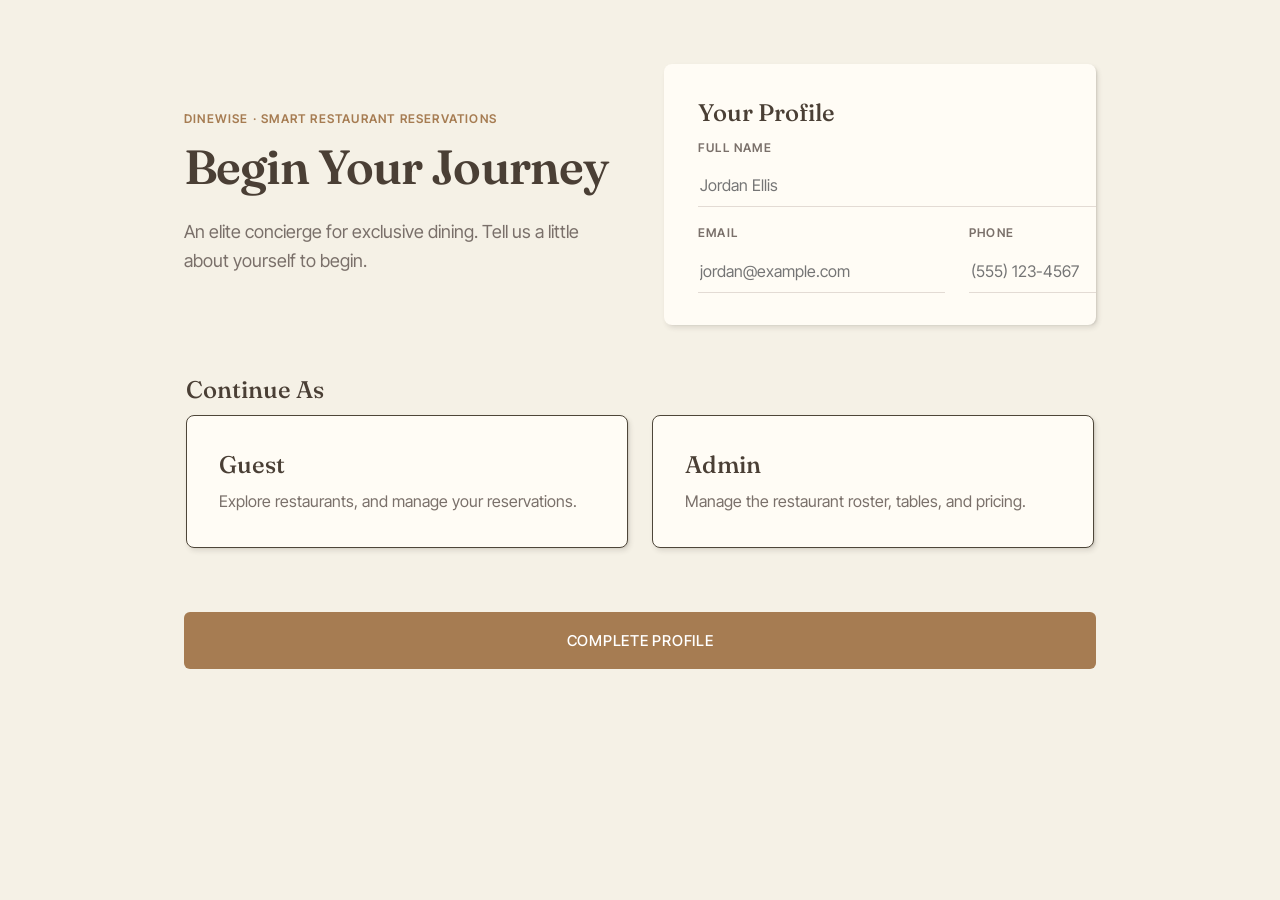
==== commit 5d7fec8d: "hotspot table maps" ====
--- a/index.html
+++ b/index.html
@@ -423,8 +423,9 @@
           </details>
         </div>
 
-        <!-- Plain temporary list — the real table map is being built
-             separately. Populated by UI.BookNow.renderAvailableTables(). -->
+        <!-- Populated by UI.BookNow.renderAvailableTables(): a button list for
+             restaurants without a table map, or (via renderTableHotspotMap)
+             a photo + clickable hotspot dots for restaurants with one. -->
         <div id="book-now-tables" class="book-now-table-list">
           <p class="text-body-md book-now-placeholder">Enter a party size, date, and time to see available tables.</p>
         </div>
--- a/styles/components.css
+++ b/styles/components.css
@@ -46,6 +46,24 @@
 
 .btn:disabled:hover {
   background-color: transparent;
+}
+
+/* Slightly rounder corners + slightly tighter padding than the shared .btn
+   default, scoped to Complete Profile / Log Out / Save Changes / Save & Find
+   My Pick only — every other .btn keeps the default shape. Complete Profile's
+   padding reduction lives in screen-signup.css instead, since .signup-submit
+   there already overrides padding-block and loads after this file. */
+.signup-submit,
+#smart-pick-quickadd-submit,
+.dashboard-logout-btn,
+.dashboard-profile-actions .btn {
+  border-radius: var(--radius-md);
+}
+
+#smart-pick-quickadd-submit,
+.dashboard-logout-btn,
+.dashboard-profile-actions .btn {
+  padding: 12px 20px;
 }
 
 /* =========================================================
--- a/styles/screen-signup.css
+++ b/styles/screen-signup.css
@@ -177,6 +177,7 @@
 .signup-submit {
   width: 100%;
   margin-top: var(--space-2);
-  padding-block: var(--space-3);
+  padding-block: 20px;
+  padding-inline: 20px;
   font-size: 15px;
 }
--- a/styles/screen-dashboard.css
+++ b/styles/screen-dashboard.css
@@ -210,7 +210,7 @@
 
 .dashboard-ring-track {
   fill: none;
-  stroke: var(--color-outline-variant);
+  stroke: var(--border);
   stroke-width: 8;
 }
 
--- a/styles/screen-book-now.css
+++ b/styles/screen-book-now.css
@@ -138,6 +138,96 @@
   gap: var(--space-1);
 }
 
+/* Photo-based table map (see UI.BookNow.renderTableHotspotMap) — used instead
+   of .book-now-table-list's button grid for any restaurant with both
+   tableMapImage and tableHotspots. */
+.book-now-table-map {
+  position: relative;
+  width: 100%;
+  aspect-ratio: 16 / 9;
+  margin-top: var(--space-3);
+  border: 1px solid var(--border);
+  border-radius: var(--radius-lg);
+  overflow: hidden;
+}
+
+.book-now-table-map-image {
+  position: absolute;
+  inset: 0;
+  width: 100%;
+  height: 100%;
+  object-fit: cover;
+}
+
+.book-now-table-hotspot {
+  position: absolute;
+  transform: translate(-50%, -50%);
+  width: 32px;
+  height: 32px;
+  padding: 0;
+  border-radius: 50%;
+  border: 2px solid rgba(255, 255, 255, 0.85);
+  display: flex;
+  align-items: center;
+  justify-content: center;
+  font-family: var(--font-sans);
+  font-size: 12px;
+  font-weight: 700;
+  color: #fff;
+  text-shadow: 0 1px 2px rgba(0, 0, 0, 0.45);
+  background: var(--primary);
+  cursor: pointer;
+  transition: transform 0.15s ease;
+}
+
+.book-now-table-hotspot:hover {
+  transform: translate(-50%, -50%) scale(1.12);
+}
+
+.book-now-table-hotspot.is-locked {
+  background: var(--destructive);
+  cursor: not-allowed;
+}
+
+.book-now-table-hotspot.is-selected {
+  background: var(--color-primary-fixed-dim);
+  color: var(--foreground);
+  text-shadow: none;
+}
+
+/* Informational-only tooltip for a locked/too-small dot — explains which of
+   the two reasons applies (see UI.BookNow.renderTableHotspotMap). Not a
+   native `title`: those are inconsistent to style and slow to appear, and
+   this dot deliberately isn't a `disabled` button (so :hover keeps firing
+   across browsers), so a plain title would've fought this markup anyway. */
+.book-now-hotspot-tooltip {
+  position: absolute;
+  bottom: calc(100% + 8px);
+  left: 50%;
+  transform: translateX(-50%);
+  white-space: nowrap;
+  background: var(--card);
+  color: var(--card-foreground);
+  border: 1px solid var(--border);
+  border-radius: var(--radius-md);
+  padding: 4px 8px;
+  font-size: 11px;
+  font-weight: 600;
+  text-shadow: none;
+  box-shadow: 0 2px 8px rgba(0, 0, 0, 0.15);
+  opacity: 0;
+  visibility: hidden;
+  transition: opacity 0.15s ease;
+  pointer-events: none;
+  z-index: 10;
+}
+
+.book-now-table-hotspot.is-locked:hover .book-now-hotspot-tooltip,
+.book-now-table-hotspot.is-locked:focus-visible .book-now-hotspot-tooltip {
+  opacity: 1;
+  visibility: visible;
+}
+
 /* Clearly visible and clickable in its own right — not tucked behind the
    disabled button it sits next to. */
 .book-now-waitlist-link {
